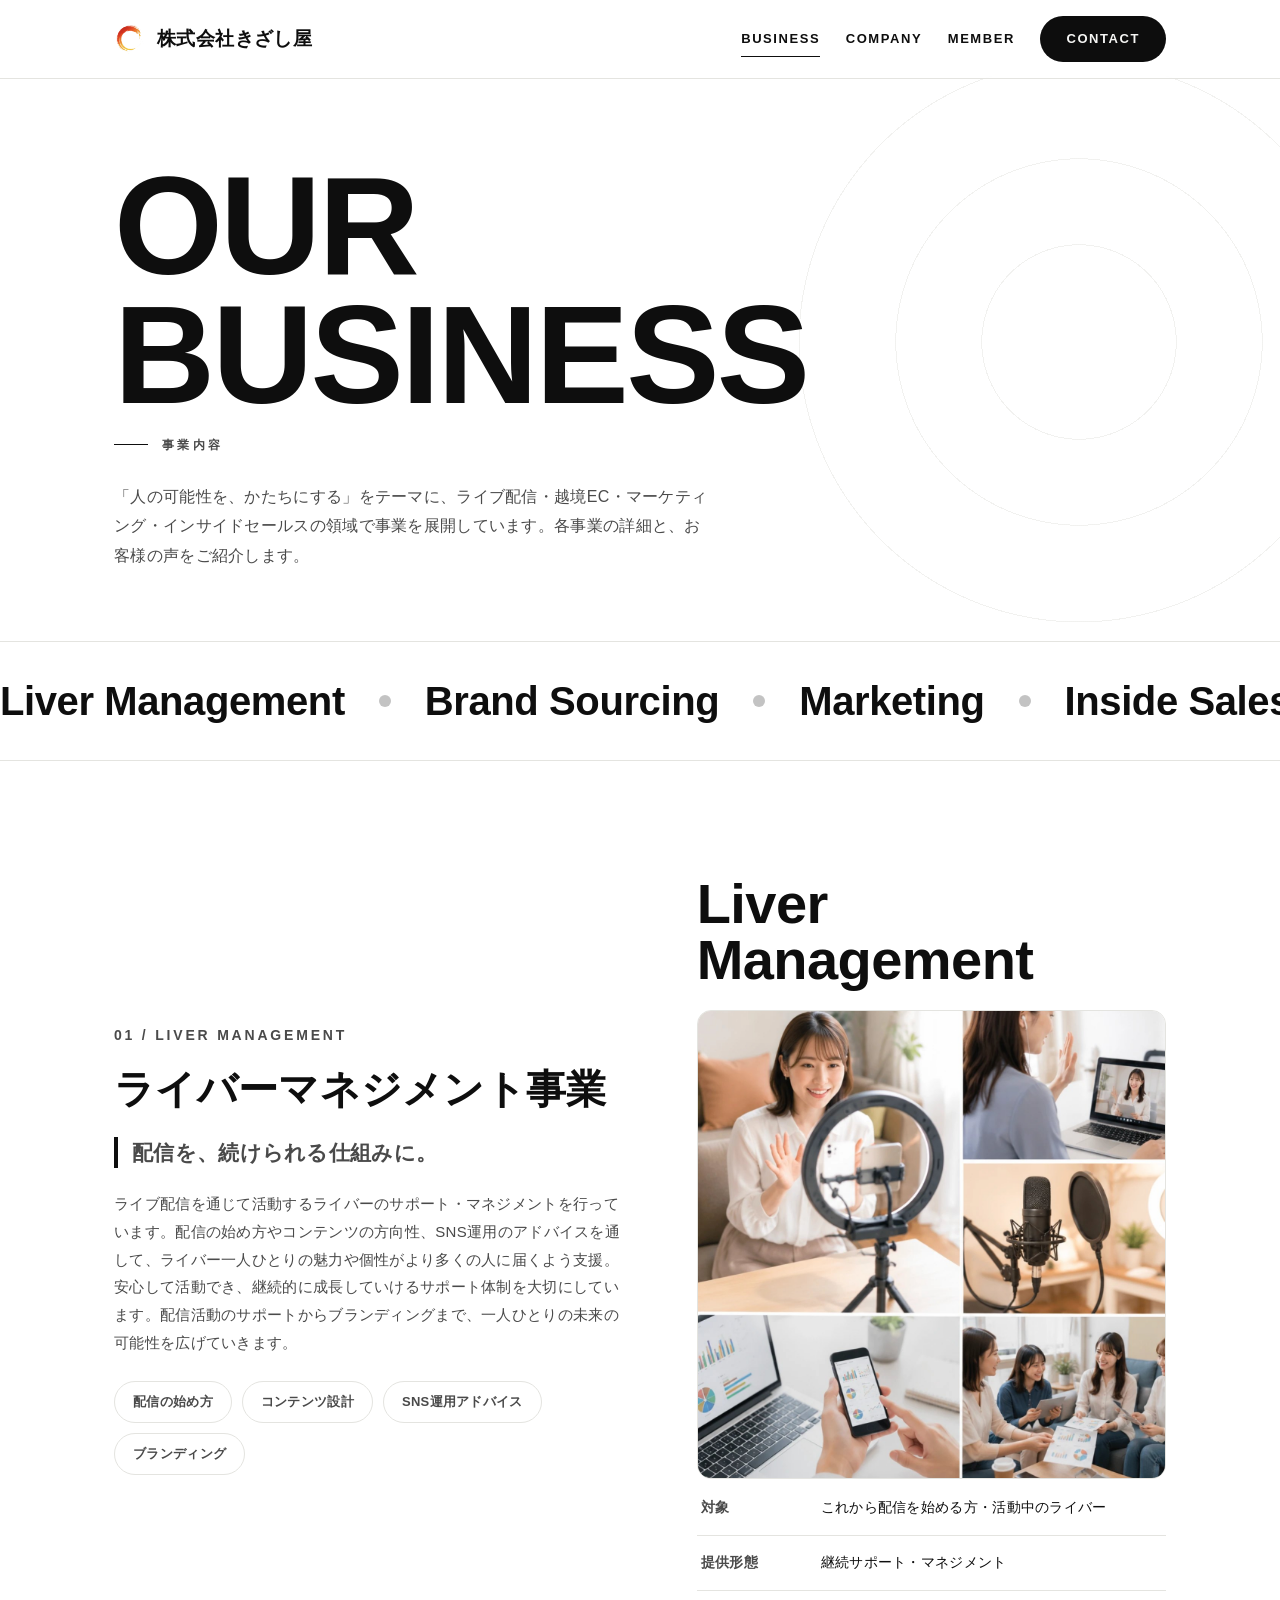
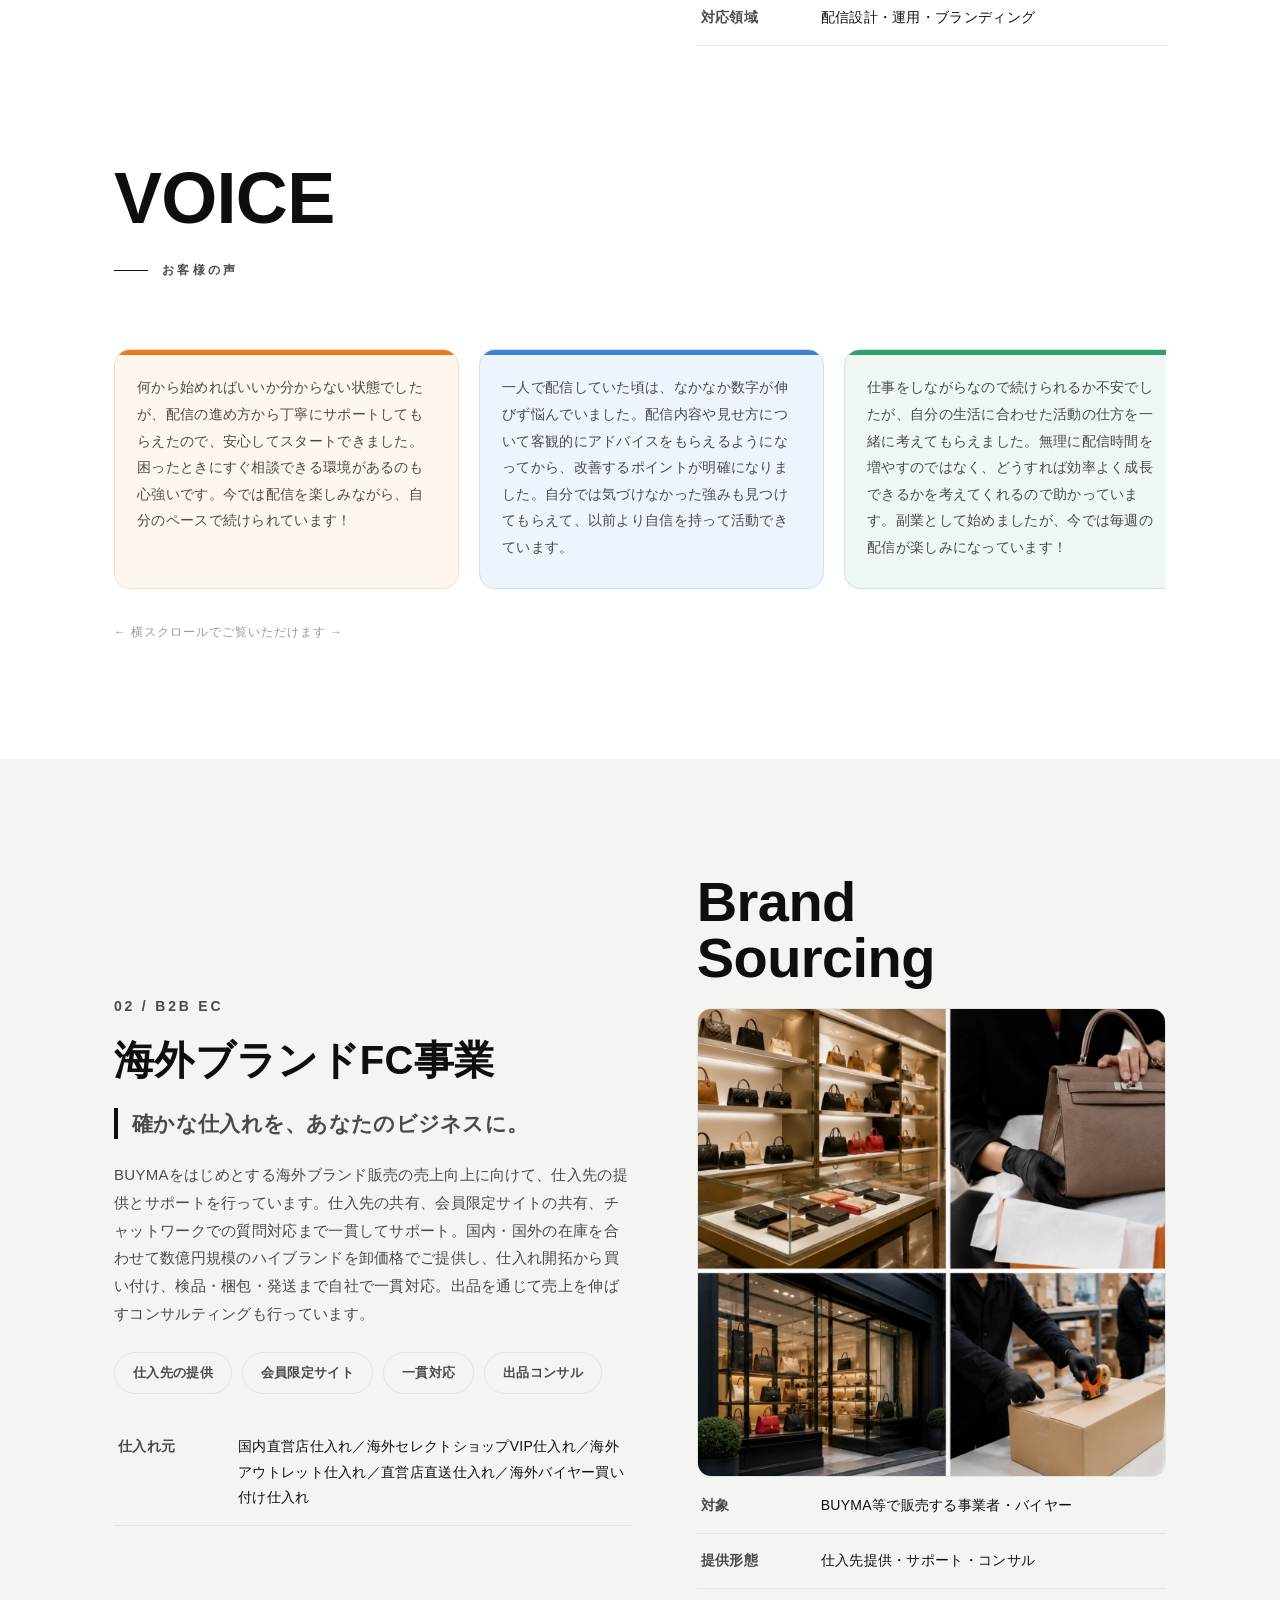
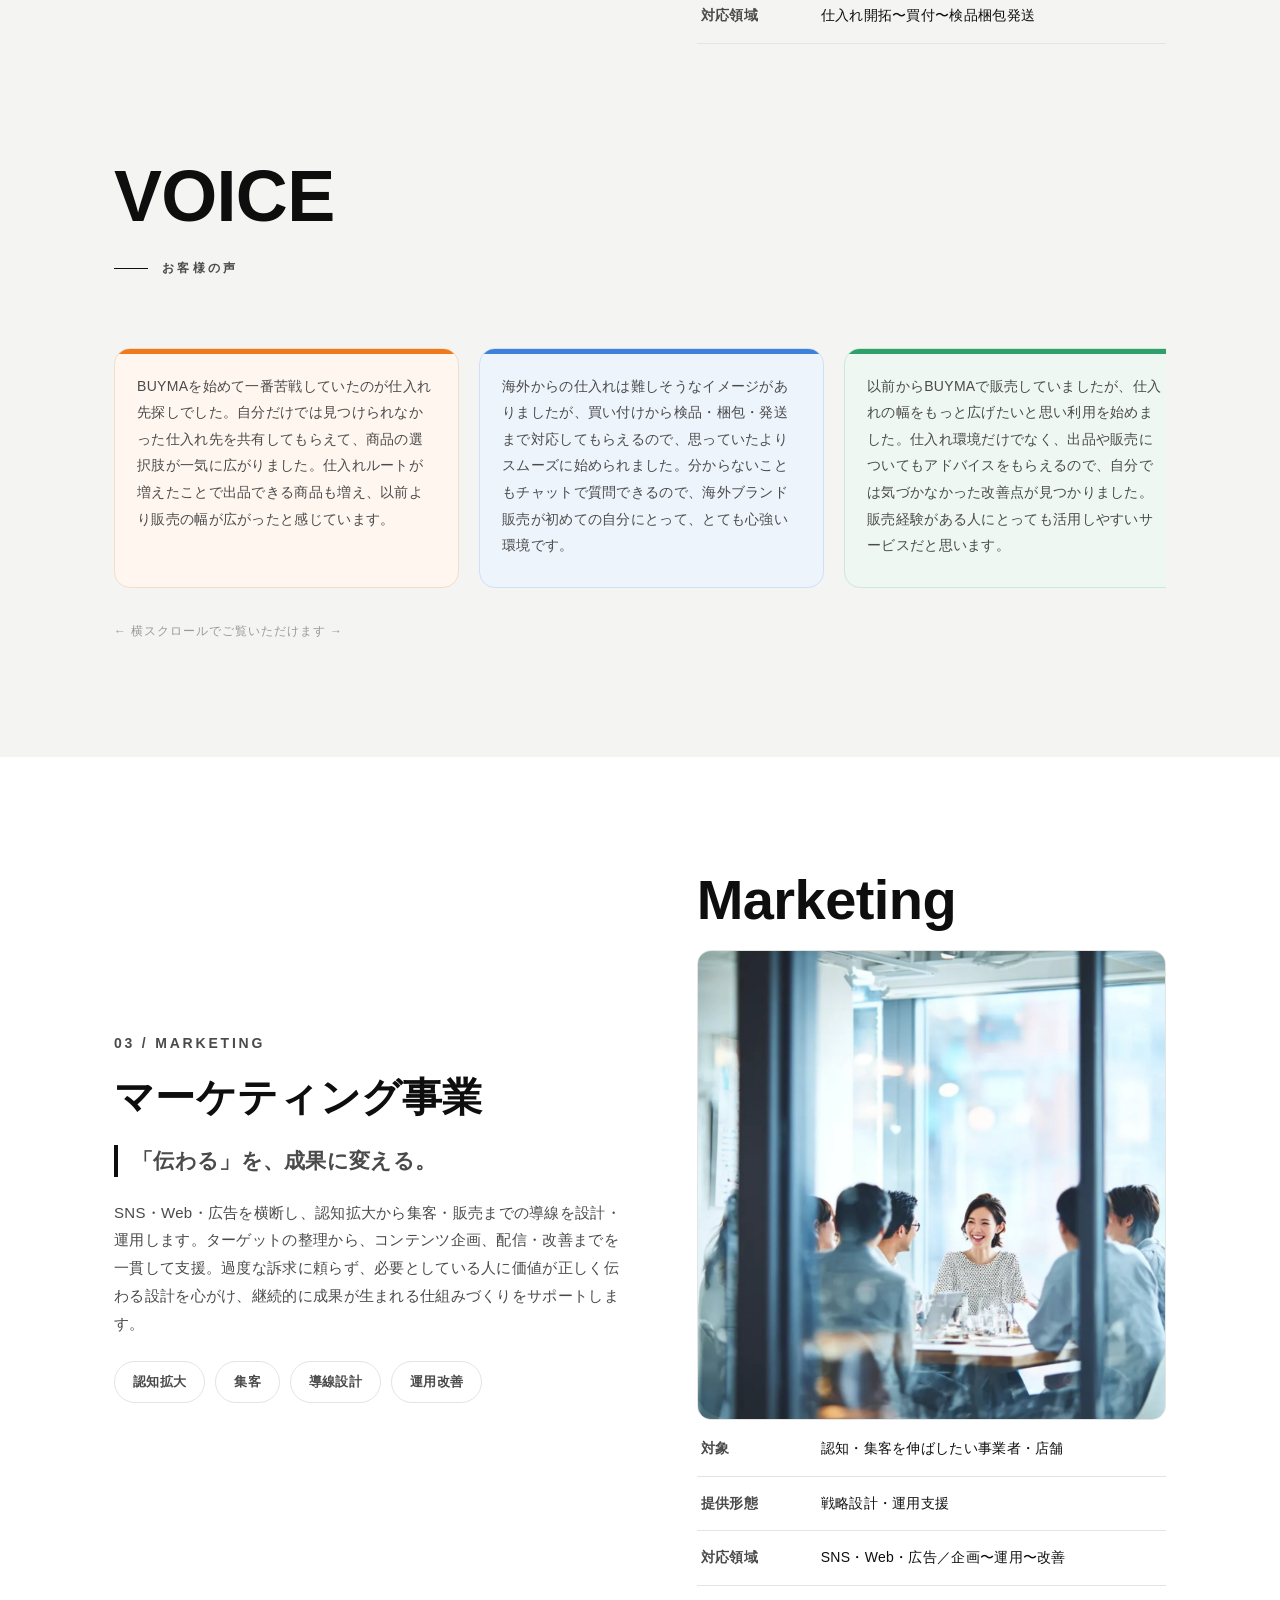
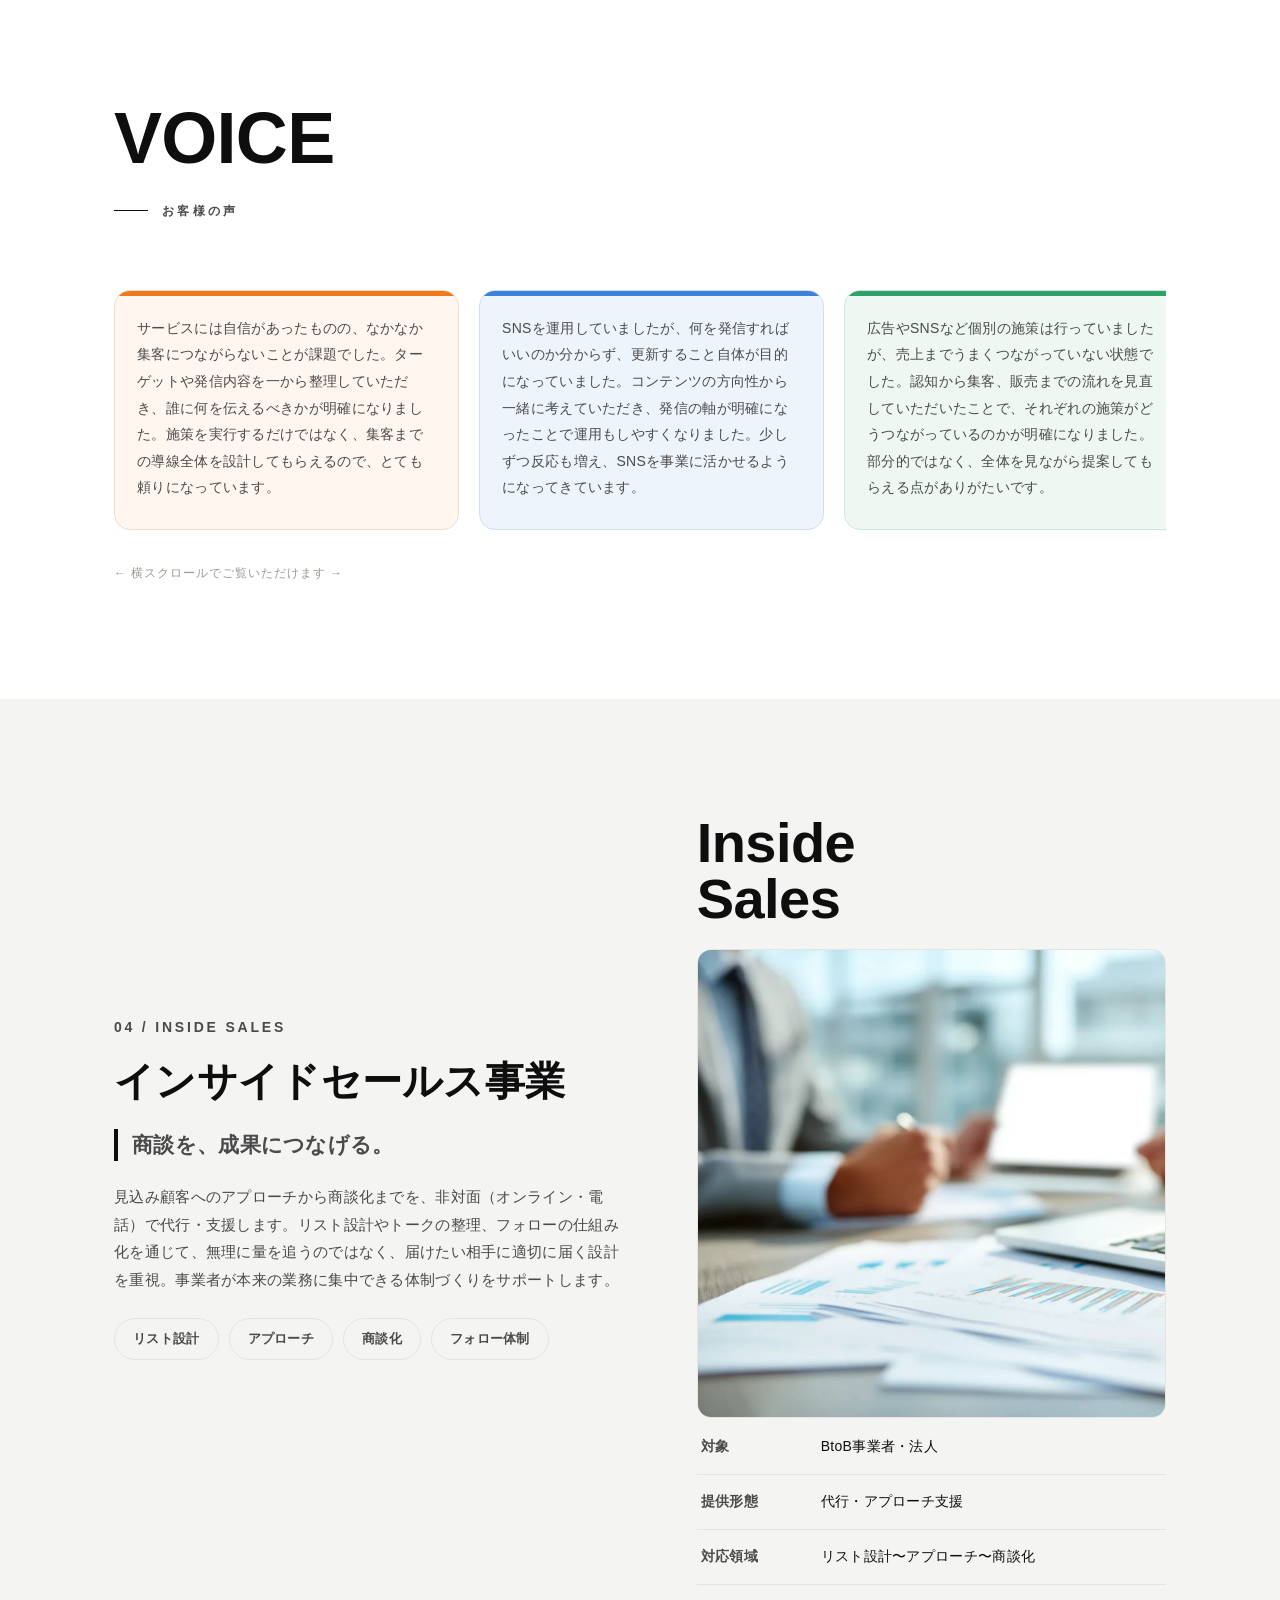
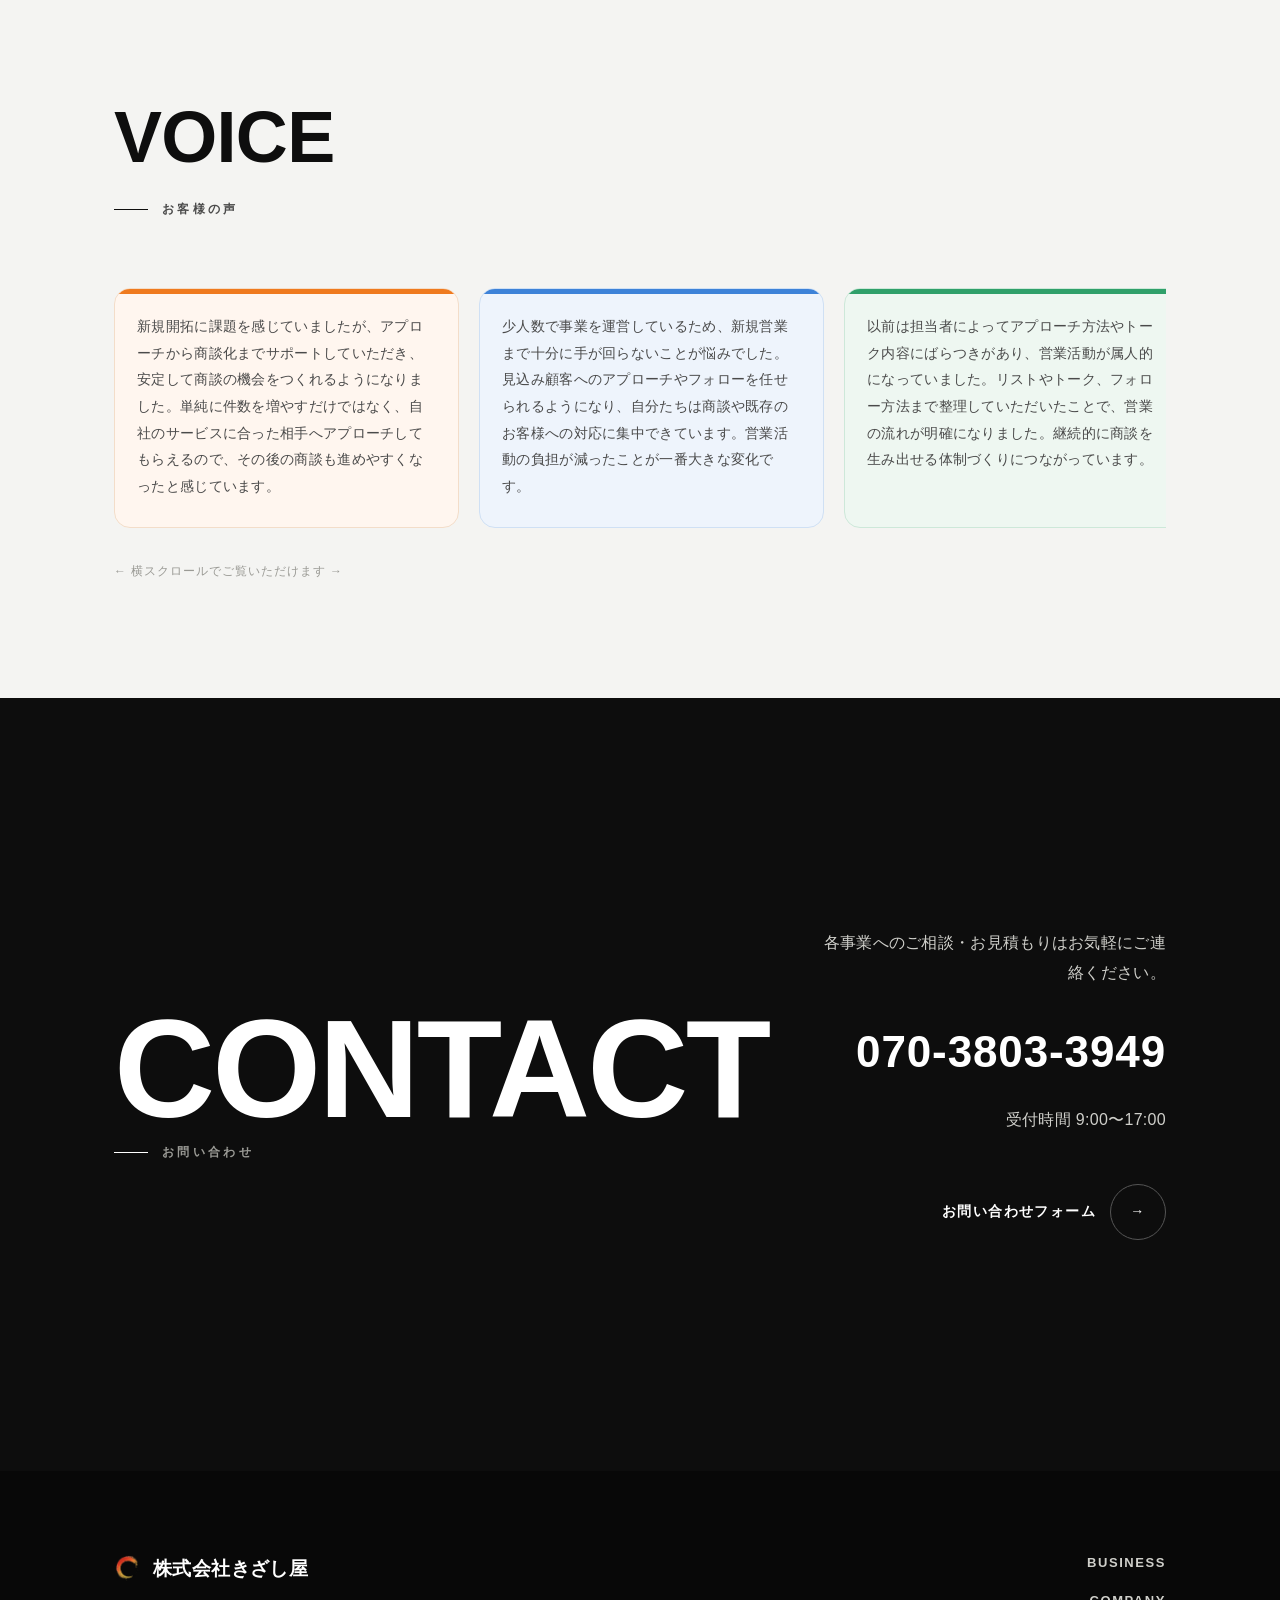
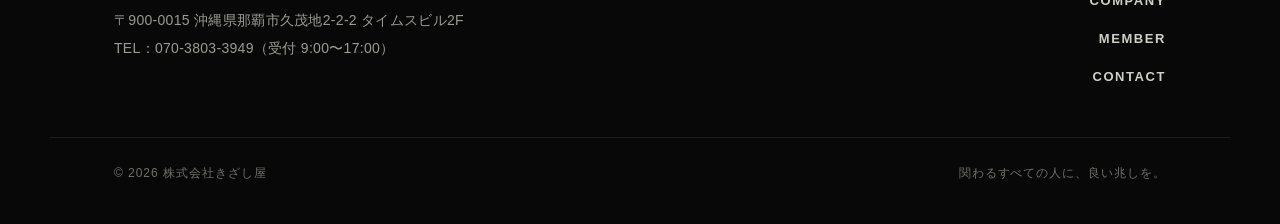
==== business.html @ 0b45178a "株式会社きざし屋 コーポレートサイト（初回公開） - マルチページ（TOP/BUSINESS/COMPANY/MEMBER/CONTACT/thanks） - 事業ロゴ・導入ツール・お客様の声・オフィ" ====
<!DOCTYPE html>
<html lang="ja">
<head>
<meta charset="UTF-8">
<meta name="viewport" content="width=device-width, initial-scale=1.0">
<link rel="icon" type="image/png" href="assets/img/favicon.png">
<link rel="apple-touch-icon" href="assets/img/apple-touch-icon.png">

<title>事業内容 | 株式会社きざし屋</title>
<meta name="description" content="株式会社きざし屋の事業内容。ライバーマネジメント事業と海外ブランドFC事業（B2B EC）の詳細と、お客様の声をご紹介します。">
<link rel="canonical" href="https://kizashi-ya.com/business.html">
<meta name="robots" content="index,follow">
<meta property="og:type" content="website">
<meta property="og:site_name" content="株式会社きざし屋">
<meta property="og:title" content="事業内容 | 株式会社きざし屋">
<meta property="og:description" content="ライバーマネジメント／海外ブランドFC事業の詳細とお客様の声。">
<meta property="og:url" content="https://kizashi-ya.com/business.html">
<meta property="og:locale" content="ja_JP">
<link rel="stylesheet" href="assets/style.css">
</head>
<body>

<header>
  <div class="nav">
    <a href="index.html" class="brand" aria-label="株式会社きざし屋">
      <img class="mark" src="assets/img/enso-mark.png" alt="株式会社きざし屋 ロゴ">
      <span class="corp">株式会社きざし屋</span>
    </a>
    <button class="nav-toggle" aria-label="メニュー" id="navToggle"><span></span><span></span><span></span></button>
    <nav class="menu" id="menu">
      <a href="business.html" class="active">BUSINESS</a>
      <a href="company.html">COMPANY</a>
      <a href="member.html">MEMBER</a>
      <a href="contact.html" class="btn">CONTACT</a>
    </nav>
  </div>
</header>

<main>
<!-- PAGE HERO -->
<section class="page-hero">
  <div class="rings" aria-hidden="true"></div>
  <div class="wrap">
    <div class="en-huge">OUR<br>BUSINESS</div>
    <span class="label">事業内容</span>
    <p class="page-lead">「人の可能性を、かたちにする」をテーマに、ライブ配信・越境EC・マーケティング・インサイドセールスの領域で事業を展開しています。各事業の詳細と、お客様の声をご紹介します。</p>
  </div>
</section>

<div class="marquee rev" aria-hidden="true">
  <div class="marquee-track">
    <span class="marquee-item">Liver Management</span><span class="marquee-item">Brand Sourcing</span><span class="marquee-item">Marketing</span><span class="marquee-item">Inside Sales</span><span class="marquee-item">事業支援</span>
    <span class="marquee-item">Liver Management</span><span class="marquee-item">Brand Sourcing</span><span class="marquee-item">Marketing</span><span class="marquee-item">Inside Sales</span><span class="marquee-item">事業支援</span>
  </div>
</div>

<!-- 01 LIVER -->
<section id="liver">
  <div class="wrap">
    <div class="biz" style="border-top:0;padding-top:0">
      <div class="biz-grid">
        <div class="reveal">
          <span class="biz-num">01 / LIVER MANAGEMENT</span>
          <h3>ライバーマネジメント事業</h3>
          <p class="catch">配信を、続けられる仕組みに。</p>
          <p>ライブ配信を通じて活動するライバーのサポート・マネジメントを行っています。配信の始め方やコンテンツの方向性、SNS運用のアドバイスを通して、ライバー一人ひとりの魅力や個性がより多くの人に届くよう支援。安心して活動でき、継続的に成長していけるサポート体制を大切にしています。配信活動のサポートからブランディングまで、一人ひとりの未来の可能性を広げていきます。</p>
          <div class="tags">
            <span class="tag">配信の始め方</span><span class="tag">コンテンツ設計</span><span class="tag">SNS運用アドバイス</span><span class="tag">ブランディング</span>
          </div>
        </div>
        <div class="reveal">
          <div class="biz-en">Liver<br>Management</div>
          <div class="biz-figure figphoto"><img src="assets/img/biz-liver-photo.jpg" alt="ライバーマネジメント事業"></div>
          <table class="biz-spec">
            <tr><th>対象</th><td>これから配信を始める方・活動中のライバー</td></tr>
            <tr><th>提供形態</th><td>継続サポート・マネジメント</td></tr>
            <tr><th>対応領域</th><td>配信設計・運用・ブランディング</td></tr>
          </table>
        </div>
      </div>
    </div>

    <!-- VOICE (liver) -->
    <div class="sec-head reveal" style="margin-top:40px"><div class="en-mid">VOICE</div><span class="label">お客様の声</span></div>
    <div class="voice-scroll reveal">
      <article class="voice-card">
        <div class="vbody">
          <p>何から始めればいいか分からない状態でしたが、配信の進め方から丁寧にサポートしてもらえたので、安心してスタートできました。困ったときにすぐ相談できる環境があるのも心強いです。今では配信を楽しみながら、自分のペースで続けられています！</p>
        </div>
      </article>
      <article class="voice-card">
        <div class="vbody">
          <p>一人で配信していた頃は、なかなか数字が伸びず悩んでいました。配信内容や見せ方について客観的にアドバイスをもらえるようになってから、改善するポイントが明確になりました。自分では気づけなかった強みも見つけてもらえて、以前より自信を持って活動できています。</p>
        </div>
      </article>
      <article class="voice-card">
        <div class="vbody">
          <p>仕事をしながらなので続けられるか不安でしたが、自分の生活に合わせた活動の仕方を一緒に考えてもらえました。無理に配信時間を増やすのではなく、どうすれば効率よく成長できるかを考えてくれるので助かっています。副業として始めましたが、今では毎週の配信が楽しみになっています！</p>
        </div>
      </article>
      <article class="voice-card">
        <div class="vbody">
          <p>ただ配信するだけではなく、SNSの使い方やブランディングまで一緒に考えてもらえるところに魅力を感じています。自分がこれからどうなりたいのかを踏まえてサポートしてもらえるので、目標が以前より明確になりました。ライバーとしてもっと成長していきたいと思える環境です。</p>
        </div>
      </article>
    </div>
    <p class="voice-hint reveal">← 横スクロールでご覧いただけます →</p>
  </div>
</section>

<!-- 02 BRAND -->
<section id="brand" style="background:var(--bg-soft)">
  <div class="wrap">
    <div class="biz" style="border-top:0;padding-top:0">
      <div class="biz-grid">
        <div class="reveal">
          <span class="biz-num">02 / B2B EC</span>
          <h3>海外ブランドFC事業</h3>
          <p class="catch">確かな仕入れを、あなたのビジネスに。</p>
          <p>BUYMAをはじめとする海外ブランド販売の売上向上に向けて、仕入先の提供とサポートを行っています。仕入先の共有、会員限定サイトの共有、チャットワークでの質問対応まで一貫してサポート。国内・国外の在庫を合わせて数億円規模のハイブランドを卸価格でご提供し、仕入れ開拓から買い付け、検品・梱包・発送まで自社で一貫対応。出品を通じて売上を伸ばすコンサルティングも行っています。</p>
          <div class="tags">
            <span class="tag">仕入先の提供</span><span class="tag">会員限定サイト</span><span class="tag">一貫対応</span><span class="tag">出品コンサル</span>
          </div>
          <table class="biz-spec" style="max-width:560px">
            <tr><th>仕入れ元</th><td>国内直営店仕入れ／海外セレクトショップVIP仕入れ／海外アウトレット仕入れ／直営店直送仕入れ／海外バイヤー買い付け仕入れ</td></tr>
          </table>
        </div>
        <div class="reveal">
          <div class="biz-en">Brand<br>Sourcing</div>
          <div class="biz-figure figphoto"><img src="assets/img/biz-brand-photo.jpg" alt="海外ブランドFC事業"></div>
          <table class="biz-spec">
            <tr><th>対象</th><td>BUYMA等で販売する事業者・バイヤー</td></tr>
            <tr><th>提供形態</th><td>仕入先提供・サポート・コンサル</td></tr>
            <tr><th>対応領域</th><td>仕入れ開拓〜買付〜検品梱包発送</td></tr>
          </table>
        </div>
      </div>
    </div>

    <!-- VOICE (brand) -->
    <div class="sec-head reveal" style="margin-top:40px"><div class="en-mid">VOICE</div><span class="label">お客様の声</span></div>
    <div class="voice-scroll reveal">
      <article class="voice-card">
        <div class="vbody">
          <p>BUYMAを始めて一番苦戦していたのが仕入れ先探しでした。自分だけでは見つけられなかった仕入れ先を共有してもらえて、商品の選択肢が一気に広がりました。仕入れルートが増えたことで出品できる商品も増え、以前より販売の幅が広がったと感じています。</p>
        </div>
      </article>
      <article class="voice-card">
        <div class="vbody">
          <p>海外からの仕入れは難しそうなイメージがありましたが、買い付けから検品・梱包・発送まで対応してもらえるので、思っていたよりスムーズに始められました。分からないこともチャットで質問できるので、海外ブランド販売が初めての自分にとって、とても心強い環境です。</p>
        </div>
      </article>
      <article class="voice-card">
        <div class="vbody">
          <p>以前からBUYMAで販売していましたが、仕入れの幅をもっと広げたいと思い利用を始めました。仕入れ環境だけでなく、出品や販売についてもアドバイスをもらえるので、自分では気づかなかった改善点が見つかりました。販売経験がある人にとっても活用しやすいサービスだと思います。</p>
        </div>
      </article>
      <article class="voice-card">
        <div class="vbody">
          <p>副業として始めたので、仕入れから発送まですべて自分で対応するのは難しいと思っていました。一貫してサポートしてもらえるため、自分は出品や販売に集中できるのがありがたいです。限られた時間の中でも取り組みやすく、少しずつ自分のビジネスとして形になってきています。</p>
        </div>
      </article>
    </div>
    <p class="voice-hint reveal">← 横スクロールでご覧いただけます →</p>
  </div>
</section>

<!-- 03 MARKETING -->
<section id="marketing">
  <div class="wrap">
    <div class="biz" style="border-top:0;padding-top:0">
      <div class="biz-grid">
        <div class="reveal">
          <span class="biz-num">03 / MARKETING</span>
          <h3>マーケティング事業</h3>
          <p class="catch">「伝わる」を、成果に変える。</p>
          <p>SNS・Web・広告を横断し、認知拡大から集客・販売までの導線を設計・運用します。ターゲットの整理から、コンテンツ企画、配信・改善までを一貫して支援。過度な訴求に頼らず、必要としている人に価値が正しく伝わる設計を心がけ、継続的に成果が生まれる仕組みづくりをサポートします。</p>
          <div class="tags">
            <span class="tag">認知拡大</span><span class="tag">集客</span><span class="tag">導線設計</span><span class="tag">運用改善</span>
          </div>
        </div>
        <div class="reveal">
          <div class="biz-en">Marketing</div>
          <div class="biz-figure figphoto"><img src="assets/img/biz-marketing-photo.jpg" alt="マーケティング事業"></div>
          <table class="biz-spec">
            <tr><th>対象</th><td>認知・集客を伸ばしたい事業者・店舗</td></tr>
            <tr><th>提供形態</th><td>戦略設計・運用支援</td></tr>
            <tr><th>対応領域</th><td>SNS・Web・広告／企画〜運用〜改善</td></tr>
          </table>
        </div>
      </div>
    </div>

    <div class="sec-head reveal" style="margin-top:40px"><div class="en-mid">VOICE</div><span class="label">お客様の声</span></div>
    <div class="voice-scroll reveal">
      <article class="voice-card">
        <div class="vbody">
          <p>サービスには自信があったものの、なかなか集客につながらないことが課題でした。ターゲットや発信内容を一から整理していただき、誰に何を伝えるべきかが明確になりました。施策を実行するだけではなく、集客までの導線全体を設計してもらえるので、とても頼りになっています。</p>
        </div>
      </article>
      <article class="voice-card">
        <div class="vbody">
          <p>SNSを運用していましたが、何を発信すればいいのか分からず、更新すること自体が目的になっていました。コンテンツの方向性から一緒に考えていただき、発信の軸が明確になったことで運用もしやすくなりました。少しずつ反応も増え、SNSを事業に活かせるようになってきています。</p>
        </div>
      </article>
      <article class="voice-card">
        <div class="vbody">
          <p>広告やSNSなど個別の施策は行っていましたが、売上までうまくつながっていない状態でした。認知から集客、販売までの流れを見直していただいたことで、それぞれの施策がどうつながっているのかが明確になりました。部分的ではなく、全体を見ながら提案してもらえる点がありがたいです。</p>
        </div>
      </article>
      <article class="voice-card">
        <div class="vbody">
          <p>施策を提案して終わりではなく、実際の反応を見ながら改善まで一緒に進めてもらえるところに魅力を感じています。自社だけでは判断が難しい部分も、数字やユーザーの反応をもとに方向性を提案してもらえるので安心です。長期的に相談できるマーケティングパートナーだと感じています。</p>
        </div>
      </article>
    </div>
    <p class="voice-hint reveal">← 横スクロールでご覧いただけます →</p>
  </div>
</section>

<!-- 04 INSIDE SALES -->
<section id="insidesales" style="background:var(--bg-soft)">
  <div class="wrap">
    <div class="biz" style="border-top:0;padding-top:0">
      <div class="biz-grid">
        <div class="reveal">
          <span class="biz-num">04 / INSIDE SALES</span>
          <h3>インサイドセールス事業</h3>
          <p class="catch">商談を、成果につなげる。</p>
          <p>見込み顧客へのアプローチから商談化までを、非対面（オンライン・電話）で代行・支援します。リスト設計やトークの整理、フォローの仕組み化を通じて、無理に量を追うのではなく、届けたい相手に適切に届く設計を重視。事業者が本来の業務に集中できる体制づくりをサポートします。</p>
          <div class="tags">
            <span class="tag">リスト設計</span><span class="tag">アプローチ</span><span class="tag">商談化</span><span class="tag">フォロー体制</span>
          </div>
        </div>
        <div class="reveal">
          <div class="biz-en">Inside<br>Sales</div>
          <div class="biz-figure figphoto"><img src="assets/img/biz-insidesales-photo.jpg" alt="インサイドセールス事業"></div>
          <table class="biz-spec">
            <tr><th>対象</th><td>BtoB事業者・法人</td></tr>
            <tr><th>提供形態</th><td>代行・アプローチ支援</td></tr>
            <tr><th>対応領域</th><td>リスト設計〜アプローチ〜商談化</td></tr>
          </table>
        </div>
      </div>
    </div>

    <div class="sec-head reveal" style="margin-top:40px"><div class="en-mid">VOICE</div><span class="label">お客様の声</span></div>
    <div class="voice-scroll reveal">
      <article class="voice-card">
        <div class="vbody">
          <p>新規開拓に課題を感じていましたが、アプローチから商談化までサポートしていただき、安定して商談の機会をつくれるようになりました。単純に件数を増やすだけではなく、自社のサービスに合った相手へアプローチしてもらえるので、その後の商談も進めやすくなったと感じています。</p>
        </div>
      </article>
      <article class="voice-card">
        <div class="vbody">
          <p>少人数で事業を運営しているため、新規営業まで十分に手が回らないことが悩みでした。見込み顧客へのアプローチやフォローを任せられるようになり、自分たちは商談や既存のお客様への対応に集中できています。営業活動の負担が減ったことが一番大きな変化です。</p>
        </div>
      </article>
      <article class="voice-card">
        <div class="vbody">
          <p>以前は担当者によってアプローチ方法やトーク内容にばらつきがあり、営業活動が属人的になっていました。リストやトーク、フォロー方法まで整理していただいたことで、営業の流れが明確になりました。継続的に商談を生み出せる体制づくりにつながっています。</p>
        </div>
      </article>
      <article class="voice-card">
        <div class="vbody">
          <p>以前はアポイント数を重視していましたが、実際の商談につながりにくいことが課題でした。ターゲットやアプローチ方法を見直していただき、自社の商品を必要としている方との商談が増えました。数だけではなく、その先の成果まで考えて支援してもらえる点に満足しています。</p>
        </div>
      </article>
    </div>
    <p class="voice-hint reveal">← 横スクロールでご覧いただけます →</p>
  </div>
</section>

<!-- CONTACT -->
<section class="contact-dark">
  <div class="wrap">
    <div class="contact-inner">
      <div class="reveal"><div class="en-huge">CONTACT</div><span class="label">お問い合わせ</span></div>
      <div class="contact-right reveal">
        <p>各事業へのご相談・お見積もりはお気軽にご連絡ください。</p>
        <a class="contact-tel" href="tel:07038033949">070-3803-3949</a>
        <p class="contact-note">受付時間 9:00〜17:00</p>
        <a href="contact.html" class="arrow-link">お問い合わせフォーム <span class="circle" aria-hidden="true">→</span></a>
      </div>
    </div>
  </div>
</section>
</main>

<footer>
  <div class="wrap foot-grid">
    <div class="foot-brand">
      <div class="brand"><img class="mark" src="assets/img/enso-mark.png" alt="" style="width:28px;height:28px"> <span class="corp">株式会社きざし屋</span></div>
      <address>〒900-0015 沖縄県那覇市久茂地2-2-2 タイムスビル2F<br>TEL：070-3803-3949（受付 9:00〜17:00）</address>
    </div>
    <nav class="foot-nav">
      <a href="business.html">BUSINESS</a>
      <a href="company.html">COMPANY</a>
      <a href="member.html">MEMBER</a>
      <a href="contact.html">CONTACT</a>
    </nav>
  </div>
  <div class="wrap copy"><span>&copy; 2026 <span class="corp">株式会社きざし屋</span></span><span>関わるすべての人に、良い兆しを。</span></div>
</footer>
<script src="assets/app.js"></script>
</body>
</html>
---- assets/style.css ----
/* ===== 株式会社きざし屋 共通スタイル ===== */
:root{
  --bg:#ffffff;--bg-soft:#f4f4f2;--ink:#0e0e0e;--ink-2:#4a4a4a;--line:#e4e4e0;
  --invert:#0d0d0d;--invert-ink:#f5f5f3;
  --maxw:1180px;--pad:clamp(20px,5vw,64px);
  --sans:"Helvetica Neue",Arial,"Hiragino Kaku Gothic ProN","Yu Gothic",YuGothic,"Noto Sans JP",Meiryo,sans-serif;
  --jp:"Hiragino Kaku Gothic ProN","Yu Gothic",YuGothic,"Noto Sans JP",Meiryo,sans-serif;
  --mincho:"Hiragino Mincho ProN","Hiragino Mincho Pro","YuMincho","Yu Mincho","MS PMincho","Noto Serif JP",serif;
}
/* 社名は明朝体で統一 */
.corp{font-family:var(--mincho);font-feature-settings:"palt"}
*{box-sizing:border-box;margin:0;padding:0}
html{scroll-behavior:smooth;-webkit-text-size-adjust:100%}
body{background:var(--bg);color:var(--ink);font-family:var(--jp);line-height:1.85;font-size:15px;letter-spacing:.02em;overflow-x:hidden}
img{max-width:100%;display:block}
a{color:inherit;text-decoration:none}
.wrap{max-width:var(--maxw);margin:0 auto;padding-left:var(--pad);padding-right:var(--pad)}

.en-huge{font-family:var(--sans);font-weight:800;letter-spacing:-.02em;line-height:.92;font-size:clamp(52px,11vw,140px);color:var(--ink)}
.en-mid{font-family:var(--sans);font-weight:800;letter-spacing:-.01em;line-height:1;font-size:clamp(34px,6vw,72px)}
.label{font-family:var(--sans);font-weight:700;font-size:12px;letter-spacing:.28em;color:var(--ink-2);text-transform:uppercase;display:inline-flex;align-items:center;gap:14px}
.label::before{content:"";width:34px;height:1px;background:var(--ink)}

/* Header */
header{position:fixed;top:0;left:0;right:0;z-index:100;background:rgba(255,255,255,.86);backdrop-filter:blur(10px);border-bottom:1px solid var(--line)}
.nav{max-width:var(--maxw);margin:0 auto;padding:16px var(--pad);display:flex;align-items:center;justify-content:space-between;gap:24px}
.brand{display:flex;align-items:center;gap:11px;font-weight:800;font-size:19px;letter-spacing:.02em}
.brand .mark{width:32px;height:32px;flex:0 0 auto;object-fit:contain}
.menu{display:flex;align-items:center;gap:clamp(14px,2vw,28px)}
.menu a{font-family:var(--sans);font-weight:700;font-size:13px;letter-spacing:.12em;color:var(--ink);position:relative;padding:4px 0}
.menu a:not(.btn)::after{content:"";position:absolute;left:0;bottom:-2px;width:0;height:1.5px;background:var(--ink);transition:width .25s}
.menu a:not(.btn):hover::after,.menu a.active:not(.btn)::after{width:100%}
.btn,.menu a.btn{background:var(--invert);color:var(--invert-ink);padding:11px 26px;border-radius:999px;font-family:var(--sans);font-weight:700;font-size:13px;letter-spacing:.12em;transition:opacity .2s}
.btn:hover{opacity:.82}
.nav-toggle{display:none;background:none;border:0;flex-direction:column;gap:5px;cursor:pointer;padding:6px}
.nav-toggle span{width:24px;height:2px;background:var(--ink);display:block}

/* Hero (TOP) */
.hero{padding-top:clamp(140px,20vh,220px);padding-bottom:clamp(70px,10vw,130px);position:relative;overflow:hidden}
.rings{position:absolute;top:-6%;right:-14%;width:min(760px,88vw);aspect-ratio:1;border-radius:50%;pointer-events:none;z-index:0;opacity:.5;animation:spin 70s linear infinite;
  background:radial-gradient(circle,transparent 0 18%,var(--line) 18% calc(18% + 1px),transparent calc(18% + 1px) 34%,var(--line) 34% calc(34% + 1px),transparent calc(34% + 1px) 52%,var(--line) 52% calc(52% + 1px),transparent calc(52% + 1px) 72%,var(--line) 72% calc(72% + 1px),transparent calc(72% + 1px) 100%)}
.hero-inner{position:relative;z-index:1}
.hero-copy{max-width:760px}
.hero .enso{position:absolute;top:50%;right:-6%;transform:translateY(-50%);width:min(680px,58vw);height:auto;z-index:0;pointer-events:none;opacity:.7;animation:ensoIn 1.2s ease both}
@keyframes ensoIn{from{opacity:0;transform:translateY(-50%) rotate(-12deg) scale(.9)}to{opacity:.7;transform:translateY(-50%) rotate(0) scale(1)}}
.hero h1{font-family:var(--jp);font-weight:800;font-size:clamp(34px,6.6vw,74px);line-height:1.28;letter-spacing:.02em;margin:22px 0 20px}
.hero h1 .thin{color:var(--ink-2)}
.hero .en-sub{font-family:var(--sans);font-weight:700;letter-spacing:.22em;font-size:clamp(12px,1.5vw,15px);color:var(--ink-2);text-transform:uppercase;margin-bottom:34px}
.hero .lead{max-width:560px;color:var(--ink-2);font-size:16px}
.hero-cta{margin-top:38px;display:flex;gap:14px;flex-wrap:wrap}
.cta-solid{background:var(--invert);color:var(--invert-ink);padding:15px 34px;border-radius:999px;font-family:var(--sans);font-weight:700;letter-spacing:.1em;font-size:14px;transition:opacity .2s}
.cta-solid:hover{opacity:.82}
.cta-ghost{border:1px solid var(--ink);padding:15px 34px;border-radius:999px;font-family:var(--sans);font-weight:700;letter-spacing:.1em;font-size:14px;transition:background .2s,color .2s}
.cta-ghost:hover{background:var(--ink);color:#fff}

/* Page hero (下層ページ) */
.page-hero{padding:clamp(130px,18vh,190px) 0 clamp(40px,6vw,70px);position:relative;overflow:hidden}
.page-hero .en-huge{position:relative;z-index:1}
.page-hero .label{margin-top:14px;position:relative;z-index:1}
.page-hero .page-lead{margin-top:26px;max-width:600px;color:var(--ink-2);font-size:16px;position:relative;z-index:1}

/* Section base */
section{padding:clamp(64px,9vw,130px) 0}
.sec-head{margin-bottom:clamp(34px,5vw,64px)}
.sec-head .en-huge,.sec-head .en-mid{margin-bottom:18px}

@keyframes spin{to{transform:rotate(360deg)}}

/* Marquee */
.marquee{overflow:hidden;border-top:1px solid var(--line);border-bottom:1px solid var(--line);padding:22px 0;background:var(--bg);position:relative}
.marquee-track{display:flex;width:max-content;animation:marquee 26s linear infinite}
.marquee:hover .marquee-track{animation-play-state:paused}
.marquee-item{font-family:var(--sans);font-weight:800;font-size:clamp(20px,3.2vw,40px);letter-spacing:-.01em;color:var(--ink);white-space:nowrap;display:inline-flex;align-items:center;gap:34px;padding-right:34px}
.marquee-item::after{content:"";width:12px;height:12px;border-radius:50%;background:var(--ink);flex:0 0 auto;opacity:.25}
.marquee.rev .marquee-track{animation-direction:reverse}
@keyframes marquee{from{transform:translateX(0)}to{transform:translateX(-50%)}}

/* Photo marquee (流れる画像) */
.photo-marquee{overflow:hidden;padding:6px 0}
.photo-track{display:flex;gap:16px;width:max-content;animation:marquee 48s linear infinite}
.photo-marquee.rev .photo-track{animation-direction:reverse}
.photo-marquee:hover .photo-track{animation-play-state:paused}
.photo-item{flex:0 0 auto;width:clamp(230px,26vw,340px);aspect-ratio:4/3;border-radius:14px;overflow:hidden;background:var(--bg-soft);border:1px solid var(--line)}
.photo-item img{width:100%;height:100%;object-fit:cover;display:block;transition:transform .6s ease}
.photo-item:hover img{transform:scale(1.05)}
@media(prefers-reduced-motion:reduce){.photo-track{animation:none}}

/* Philosophy */
.philo-lead{max-width:640px;color:var(--ink-2);font-size:17px;margin-bottom:8px}
.philo{display:flex;flex-direction:column;margin-top:26px}
.philo-row{display:grid;grid-template-columns:120px 1fr auto;gap:clamp(18px,4vw,54px);align-items:start;padding:40px 0;border-top:1px solid var(--line)}
.philo-row:last-child{border-bottom:1px solid var(--line)}
.philo-ico{width:64px;height:64px;color:var(--ink-2)}
.philo-row h3{font-size:clamp(22px,3vw,30px);font-weight:800;line-height:1.4;margin-bottom:14px}
.philo-row p{color:var(--ink-2);max-width:620px}
.philo-num{font-family:var(--sans);font-weight:800;font-size:clamp(46px,7vw,88px);color:#deded9;line-height:1}

/* Business */
.biz-intro{max-width:640px;color:var(--ink-2);font-size:17px;margin-bottom:8px}
.biz{border-top:1px solid var(--line);padding:clamp(46px,6vw,76px) 0}
.biz-grid{display:grid;grid-template-columns:1.05fr .95fr;gap:clamp(28px,5vw,64px);align-items:center}
.biz-num{font-family:var(--sans);font-weight:700;font-size:14px;letter-spacing:.2em;color:var(--ink-2)}
.biz h3{font-size:clamp(26px,4vw,40px);font-weight:800;margin:14px 0 22px;line-height:1.3}
.biz .catch{font-weight:800;font-size:clamp(17px,2.2vw,21px);border-left:4px solid var(--ink);padding-left:14px;margin-bottom:22px;line-height:1.5}
.biz p{color:var(--ink-2);margin-bottom:24px}
.tags{display:flex;flex-wrap:wrap;gap:10px;margin-bottom:26px}
.tag{border:1px solid var(--line);border-radius:999px;padding:8px 18px;font-size:13px;font-weight:700;color:var(--ink-2)}
.biz-en{font-family:var(--sans);font-weight:800;letter-spacing:-.01em;font-size:clamp(30px,4.4vw,56px);line-height:1;color:var(--ink);margin-bottom:22px;word-break:break-word}
.biz-figure{background:var(--bg-soft);border:1px solid var(--line);border-radius:14px;overflow:hidden}
.biz-figure img{display:block;width:100%;aspect-ratio:4/3;object-fit:cover;transition:transform .7s cubic-bezier(.2,.7,.2,1)}
.biz-figure:hover img{transform:scale(1.06)}
.biz-figure img.brand,.biz-card .cimg img.brand{object-fit:contain}
.biz-figure.figphoto img{aspect-ratio:1/1;object-fit:cover}
.biz-spec{width:100%;border-collapse:collapse;margin-top:2px}
.biz-spec th,.biz-spec td{text-align:left;padding:14px 4px;border-bottom:1px solid var(--line);font-size:14px;vertical-align:top}
.biz-spec th{width:120px;color:var(--ink-2);font-weight:700}

/* Business preview cards (TOP) */
.biz-cards{display:grid;grid-template-columns:1fr 1fr;gap:22px}
.biz-card{position:relative;border:1px solid var(--line);border-radius:16px;overflow:hidden;background:#fff;transition:transform .3s ease,box-shadow .3s ease;display:block}
.biz-card:hover{transform:translateY(-4px);box-shadow:0 18px 40px rgba(0,0,0,.07)}
.biz-card .cimg{aspect-ratio:16/10;background:#fff;overflow:hidden;border-bottom:1px solid var(--line)}
.biz-card .cimg img{width:100%;height:100%;object-fit:cover;display:block;transition:transform .5s cubic-bezier(.2,.7,.2,1)}
.biz-card:hover .cimg img{transform:scale(1.05)}
.biz-card .cimg img.brand{padding:13%;opacity:.82;transition:opacity .25s ease}
.biz-card:hover .cimg img.brand{transform:none;opacity:1}
.biz-card .cbody{padding:26px 26px 30px}
.biz-card .cnum{font-family:var(--sans);font-weight:700;font-size:13px;letter-spacing:.2em;color:var(--ink-2)}
.biz-card h3{font-size:clamp(20px,2.6vw,26px);font-weight:800;margin:10px 0 10px}
.biz-card p{color:var(--ink-2);font-size:14px;margin-bottom:16px}
.biz-card .more{font-family:var(--sans);font-weight:700;letter-spacing:.1em;font-size:13px;display:inline-flex;align-items:center;gap:8px}

/* Services (導入ツール) */
.svc-grid{display:grid;grid-template-columns:repeat(5,1fr);gap:18px}
.svc-card{display:flex;flex-direction:column;align-items:center;justify-content:center;gap:20px;padding:34px 18px 28px;background:#fff;border:1px solid var(--line);border-radius:16px;box-shadow:0 1px 2px rgba(0,0,0,.03);min-height:196px;transition:transform .25s ease,box-shadow .25s ease,border-color .25s}
.svc-card:hover{transform:translateY(-4px);box-shadow:0 16px 34px rgba(0,0,0,.08);border-color:#d8d8d3}
.svc-logo{height:58px;display:flex;align-items:center;justify-content:center}
.svc-logo img{max-height:46px;max-width:150px;width:auto;height:auto;object-fit:contain;display:block;opacity:.82;transition:opacity .25s ease}
.svc-card:hover .svc-logo img{opacity:1}
.svc-card[aria-label="MOSH"] .svc-logo img{max-height:58px}
.svc-card[aria-label="GMOグローバルサイン"] .svc-logo img{max-height:58px}
.svc-name{font-size:13px;color:var(--ink-2);font-weight:600;letter-spacing:.02em;text-align:center;line-height:1.55}
.svc-card .svc-txt{display:none}

/* Voice */
.sample-note{display:inline-flex;align-items:center;gap:10px;background:#fff4d6;border:1px solid #f0dca0;color:#8a6d1a;border-radius:999px;padding:9px 18px;font-size:12.5px;font-weight:700;margin-bottom:24px;letter-spacing:.02em}
.voice-scroll{display:flex;gap:20px;overflow-x:auto;padding:4px 4px 26px;scroll-snap-type:x mandatory;-webkit-overflow-scrolling:touch}
.voice-scroll::-webkit-scrollbar{height:6px}
.voice-scroll::-webkit-scrollbar-track{background:transparent}
.voice-scroll::-webkit-scrollbar-thumb{background:#d5d5d0;border-radius:3px}
.voice-card{position:relative;flex:0 0 min(345px,82vw);scroll-snap-align:start;background:#fff;border:1px solid var(--line);border-radius:16px;overflow:hidden;display:flex;flex-direction:column}
.voice-card::before{content:"";position:absolute;top:0;left:0;right:0;height:5px;pointer-events:none}
.voice-scroll .voice-card:nth-child(4n+1){background:#fff6ef;border-color:#f3ddc9}
.voice-scroll .voice-card:nth-child(4n+1)::before{background:#ef7a1e}
.voice-scroll .voice-card:nth-child(4n+2){background:#eef4fc;border-color:#cfe0f4}
.voice-scroll .voice-card:nth-child(4n+2)::before{background:#3d82d8}
.voice-scroll .voice-card:nth-child(4n+3){background:#eef7f1;border-color:#cde8d9}
.voice-scroll .voice-card:nth-child(4n+3)::before{background:#2fa06a}
.voice-scroll .voice-card:nth-child(4n){background:#f7eefb;border-color:#e6cff2}
.voice-scroll .voice-card:nth-child(4n)::before{background:#a24fd0}
.voice-card .vimg{aspect-ratio:16/10;background:var(--bg-soft);position:relative;overflow:hidden}
.voice-card .vimg img{position:absolute;inset:0;width:100%;height:100%;object-fit:cover}
.voice-sample{position:absolute;top:16px;right:16px;z-index:2;background:#fff4d6;border:1px solid #f0dca0;color:#8a6d1a;font-family:var(--sans);font-weight:700;font-size:10px;letter-spacing:.14em;padding:4px 9px;border-radius:6px}
.voice-biz{position:absolute;bottom:12px;right:12px;background:#fff;color:var(--ink);font-size:11px;font-weight:700;padding:5px 12px;border-radius:999px;border:1px solid var(--line)}
.voice-card .vbody{padding:24px 22px 28px;display:flex;flex-direction:column}
.voice-badge{display:inline-block;align-self:flex-start;border:1px solid var(--line);border-radius:999px;padding:6px 14px;font-size:12px;font-weight:700;color:var(--ink-2);margin-bottom:16px}
.voice-card h4{font-size:18px;font-weight:800;line-height:1.55;margin-bottom:12px}
.voice-meta{font-size:12px;color:#9a9a95;margin-bottom:16px}
.voice-card p{font-size:14px;color:var(--ink-2);line-height:1.9}
.voice-attr{margin-top:18px;font-size:12px;color:#9a9a95;font-weight:600;letter-spacing:.03em}
.voice-hint{font-size:12px;color:#9a9a95;margin-top:6px;font-family:var(--sans);letter-spacing:.08em}

/* Coming soon */
.coming{border:1px dashed #cfcfca;border-radius:16px;padding:clamp(46px,8vw,84px) 24px;text-align:center;background:var(--bg-soft)}
.coming .badge{display:inline-block;font-family:var(--sans);font-weight:700;font-size:11px;letter-spacing:.24em;color:#fff;background:var(--ink);padding:7px 16px;border-radius:999px;margin-bottom:18px}
.coming p{color:var(--ink-2);font-size:15px;letter-spacing:.06em}
.sec-note{max-width:560px;color:var(--ink-2);font-size:17px;margin-bottom:26px}

/* Flow */
.flow-grid{display:grid;grid-template-columns:.85fr 1.15fr;gap:clamp(28px,5vw,60px)}
.flow-lead h3{font-size:clamp(24px,3.2vw,34px);font-weight:800;margin-bottom:16px;line-height:1.4}
.flow-lead p{color:var(--ink-2);max-width:340px}
.flow-steps{display:flex;flex-direction:column;gap:20px}
.flow-card{background:#fff;border:1px solid var(--line);border-radius:14px;padding:clamp(24px,3vw,36px)}
.flow-card .n{display:flex;align-items:baseline;gap:14px;margin-bottom:12px}
.flow-card .n b{font-family:var(--sans);font-weight:800;font-size:22px;letter-spacing:.05em}
.flow-card .n h4{font-size:clamp(18px,2.4vw,22px);font-weight:800}
.flow-card p{color:var(--ink-2)}

/* Leadership */
.lead-grid{display:grid;grid-template-columns:.78fr 1.22fr;gap:clamp(28px,4vw,54px);max-width:980px;align-items:start}
.lead-portrait{border:1px solid var(--line);border-radius:16px;overflow:hidden;aspect-ratio:4/5;background:var(--bg-soft)}
.lead-portrait img{width:100%;height:100%;object-fit:cover;display:block}
.lead-solo{grid-template-columns:1fr;max-width:820px}
/* Office banner */
.office-banner{margin:0;border:1px solid var(--line);border-radius:18px;overflow:hidden;background:var(--bg-soft)}
.office-banner img{width:100%;height:auto;display:block}
.office-banner figcaption{padding:16px 22px;font-size:13px;color:var(--ink-2);letter-spacing:.04em;border-top:1px solid var(--line);background:#fff}
/* Member visual */
.member-visual{border:1px solid var(--line);border-radius:16px;overflow:hidden;margin-bottom:30px;aspect-ratio:21/9;background:var(--bg-soft)}
.member-visual img{width:100%;height:100%;object-fit:cover;display:block}
.lead-body p{margin-bottom:22px;font-size:16px}
.lead-sign{margin-top:16px;text-align:right}
.lead-sign .role{font-size:14px;color:var(--ink-2);font-weight:700;margin-right:16px}
.lead-sign .name{font-size:clamp(22px,3vw,30px);font-weight:800;letter-spacing:.06em}

/* Profile */
.profile-dark{background:var(--invert);color:var(--invert-ink)}
.profile-dark .en-huge,.profile-dark .en-mid{color:#fff}
.profile-dark .label{color:#9a9a95}
.profile-dark .label::before{background:#fff}
.prof-table{width:100%;border-collapse:collapse;margin-top:10px}
.prof-table th,.prof-table td{text-align:left;padding:22px 6px;border-bottom:1px solid #2a2a2a;font-size:15px;vertical-align:top}
.prof-table th{width:min(230px,32%);color:#a5a5a0;font-weight:700}

/* Contact */
.contact-dark{background:var(--invert);color:var(--invert-ink)}
.contact-inner{display:grid;grid-template-columns:1fr auto;gap:40px;align-items:center;padding:clamp(60px,9vw,120px) 0}
.contact-dark .en-huge{color:#fff}
.contact-dark .label{color:#9a9a95}.contact-dark .label::before{background:#fff}
.contact-right{text-align:right}
.contact-right p{color:#cfcfca;margin-bottom:24px;font-size:16px}
.contact-tel{font-family:var(--sans);font-weight:800;font-size:clamp(28px,4vw,44px);letter-spacing:.02em;color:#fff}
.contact-note{color:#8f8f8a;font-size:13px;margin-top:12px}
.arrow-link{display:inline-flex;align-items:center;gap:14px;margin-top:26px;font-family:var(--sans);font-weight:700;letter-spacing:.1em;font-size:14px;color:#fff}
.arrow-link .circle{width:56px;height:56px;border:1px solid #555;border-radius:50%;display:flex;align-items:center;justify-content:center;transition:background .2s,color .2s}
.arrow-link:hover .circle{background:#fff;color:#000}

/* Contact form */
.form-wrap{max-width:720px}
.field{margin-bottom:24px}
.field label{display:block;font-weight:700;font-size:14px;margin-bottom:8px}
.field label .req{color:#c0392b;font-size:12px;margin-left:6px}
.field input,.field textarea,.field select{width:100%;border:1px solid var(--line);border-radius:10px;padding:14px 16px;font-family:var(--jp);font-size:15px;background:#fff;color:var(--ink)}
.field textarea{min-height:150px;resize:vertical}
.field input:focus,.field textarea:focus,.field select:focus{outline:2px solid var(--ink);outline-offset:1px;border-color:var(--ink)}
.form-submit{background:var(--invert);color:var(--invert-ink);border:0;border-radius:999px;padding:15px 44px;font-family:var(--sans);font-weight:700;letter-spacing:.1em;font-size:15px;cursor:pointer;transition:opacity .2s}
.form-submit:hover{opacity:.85}
.form-alt{margin-top:34px;padding-top:26px;border-top:1px solid var(--line);color:var(--ink-2);font-size:14px}
.form-alt a{font-weight:800}

/* Footer */
footer{background:#080808;color:#cfcfca;padding:clamp(50px,7vw,80px) 0 40px}
.foot-grid{display:grid;grid-template-columns:1.4fr 1fr;gap:40px;align-items:start}
.foot-brand .brand{color:#fff;margin-bottom:20px}
.foot-brand address{font-style:normal;color:#9a9a95;font-size:14px;line-height:2}
.foot-nav{display:flex;flex-direction:column;gap:14px;text-align:right}
.foot-nav a{font-family:var(--sans);font-weight:700;letter-spacing:.12em;font-size:13px;color:#cfcfca;transition:color .2s}
.foot-nav a:hover{color:#fff}
.copy{margin-top:48px;padding-top:24px;border-top:1px solid #1e1e1e;color:#6f6f6a;font-size:12px;font-family:var(--sans);letter-spacing:.08em;display:flex;justify-content:space-between;flex-wrap:wrap;gap:10px}

/* reveal */
.reveal{opacity:0;transform:translateY(30px);transition:opacity .8s ease,transform .8s cubic-bezier(.2,.7,.2,1)}
.reveal.in{opacity:1;transform:none}
.sec-head .en-huge,.sec-head .en-mid{display:block;transform:translateX(-30px);opacity:0;transition:opacity .9s ease,transform .9s cubic-bezier(.2,.7,.2,1)}
.sec-head.in .en-huge,.sec-head.in .en-mid{transform:none;opacity:1}
.sec-head.in .label{transition-delay:.15s}

/* Responsive */
@media(max-width:860px){
  .menu{display:none}
  .nav-toggle{display:flex}
  .menu.open{display:flex;position:absolute;top:100%;left:0;right:0;background:#fff;flex-direction:column;align-items:flex-start;gap:18px;padding:22px var(--pad);border-bottom:1px solid var(--line)}
  .philo-row{grid-template-columns:1fr;gap:10px}
  .philo-num{grid-row:1;justify-self:start}
  .philo-ico{display:none}
  .hero .enso{right:-24%;top:8%;transform:none;width:96vw;opacity:.4;animation:none}
  .lead-grid{grid-template-columns:1fr}
  .lead-portrait{max-width:280px}
  .biz-grid{grid-template-columns:1fr}
  .biz-figure{order:-1}
  .biz-cards{grid-template-columns:1fr}
  .svc-grid{grid-template-columns:1fr 1fr;gap:12px}
  .svc-card{font-size:14px}
  .flow-grid{grid-template-columns:1fr}
  .contact-inner{grid-template-columns:1fr}
  .contact-right{text-align:left}
  .foot-grid{grid-template-columns:1fr}
  .foot-nav{text-align:left}
}
@media(prefers-reduced-motion:reduce){
  .reveal{transition:none;opacity:1;transform:none}
  .sec-head .en-huge,.sec-head .en-mid{transform:none;opacity:1;transition:none}
  .marquee-track,.rings{animation:none}
}
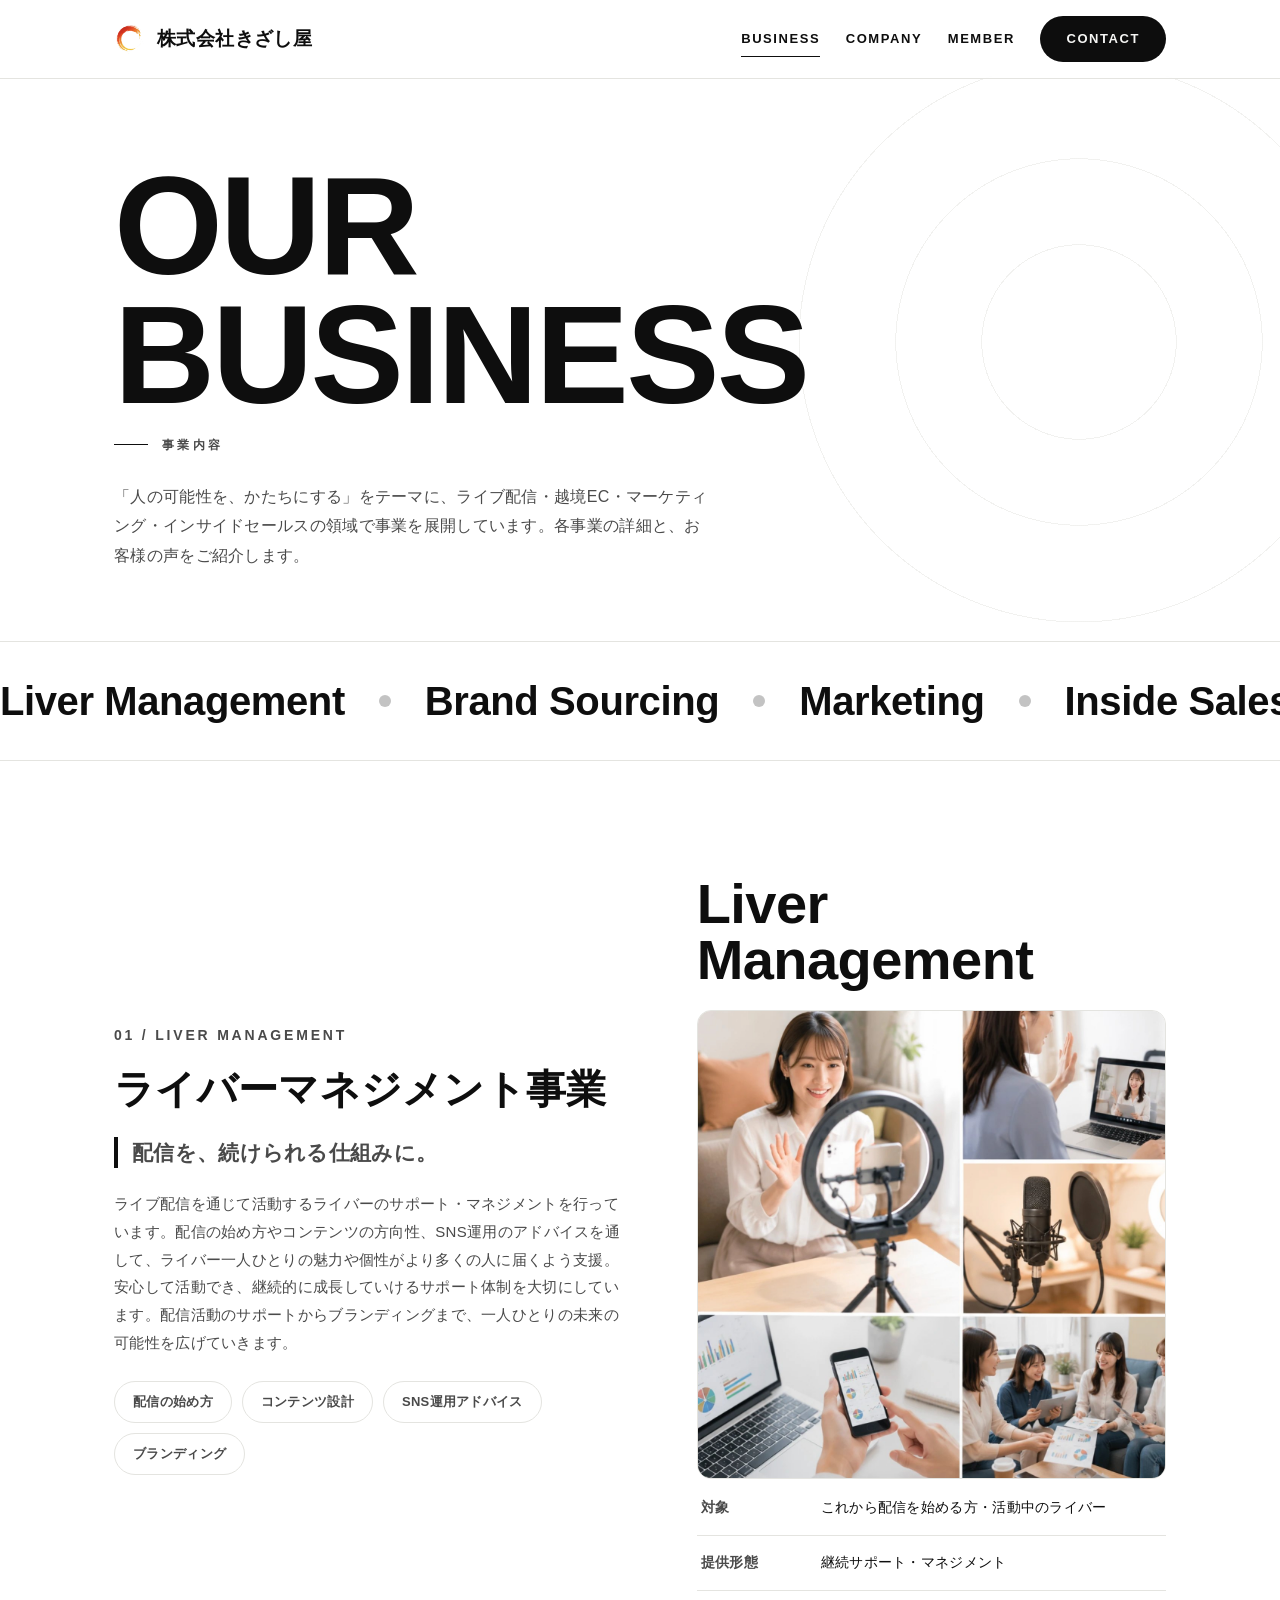
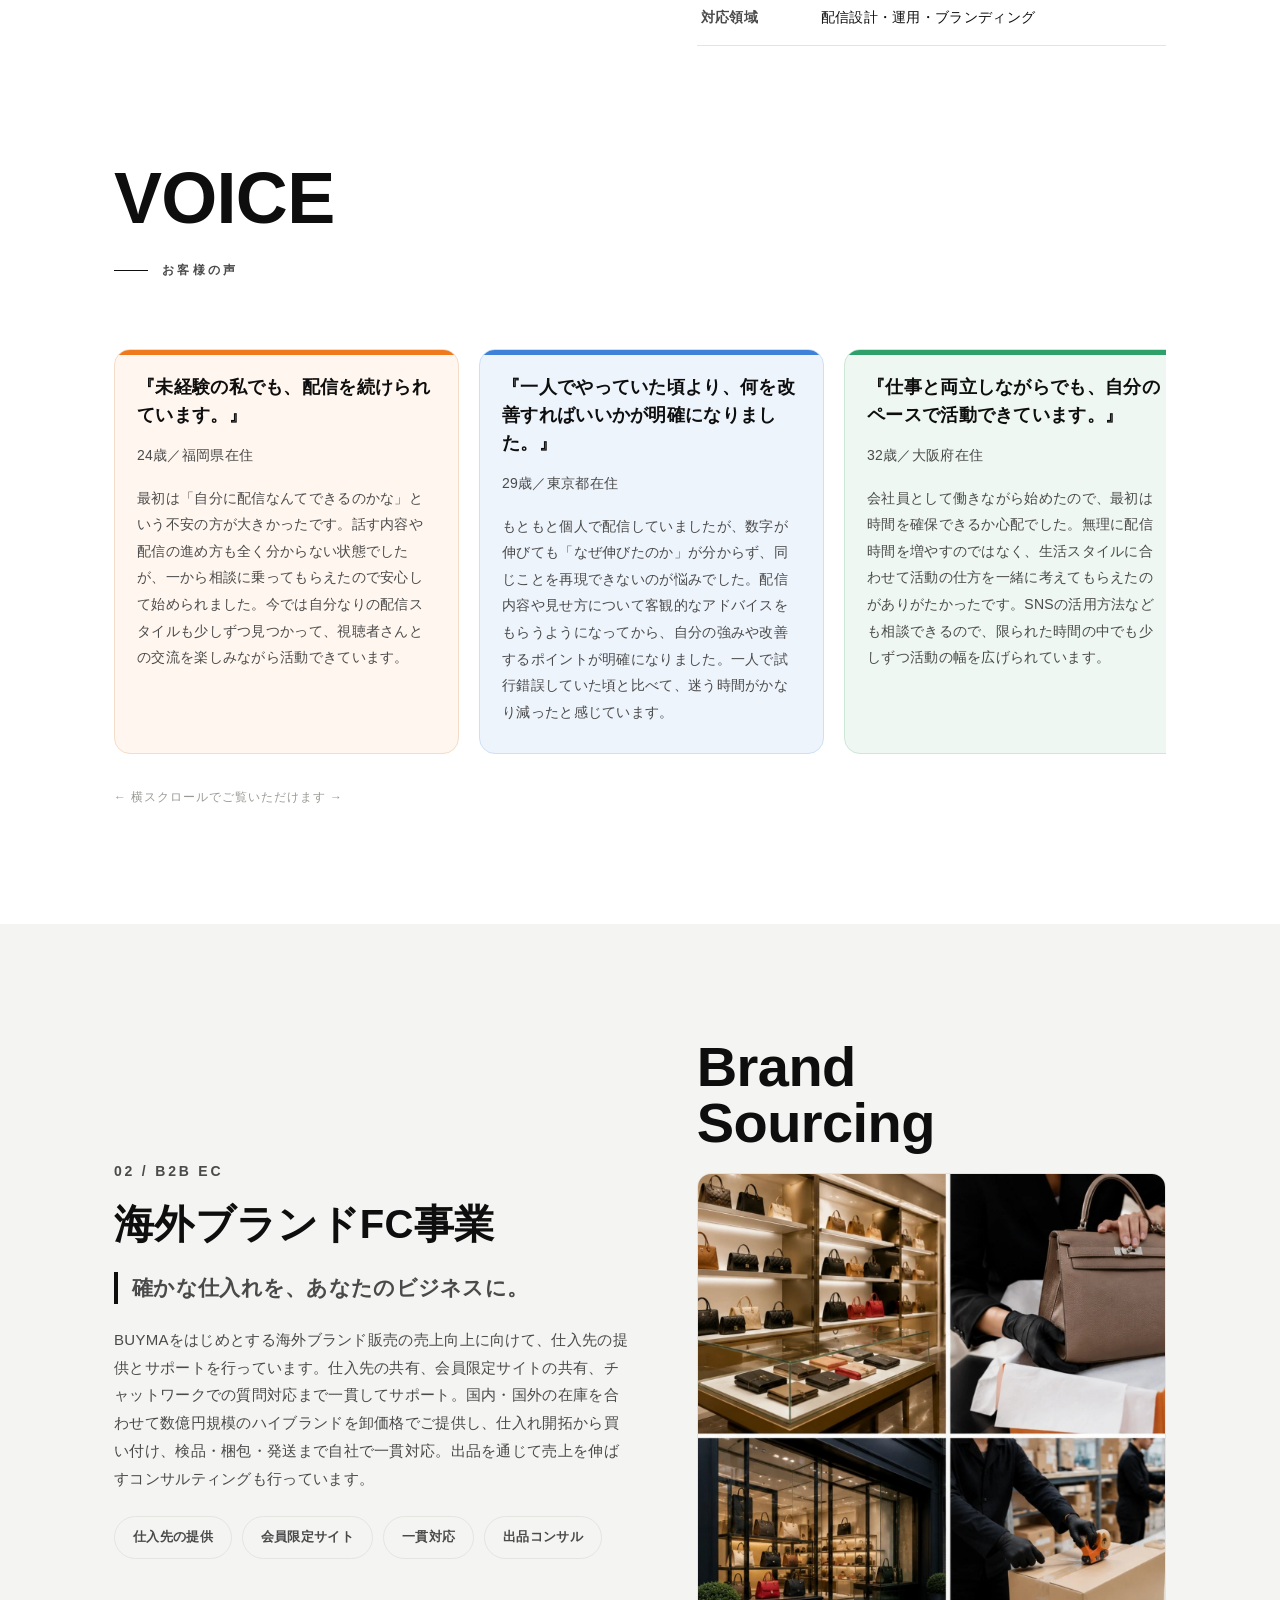
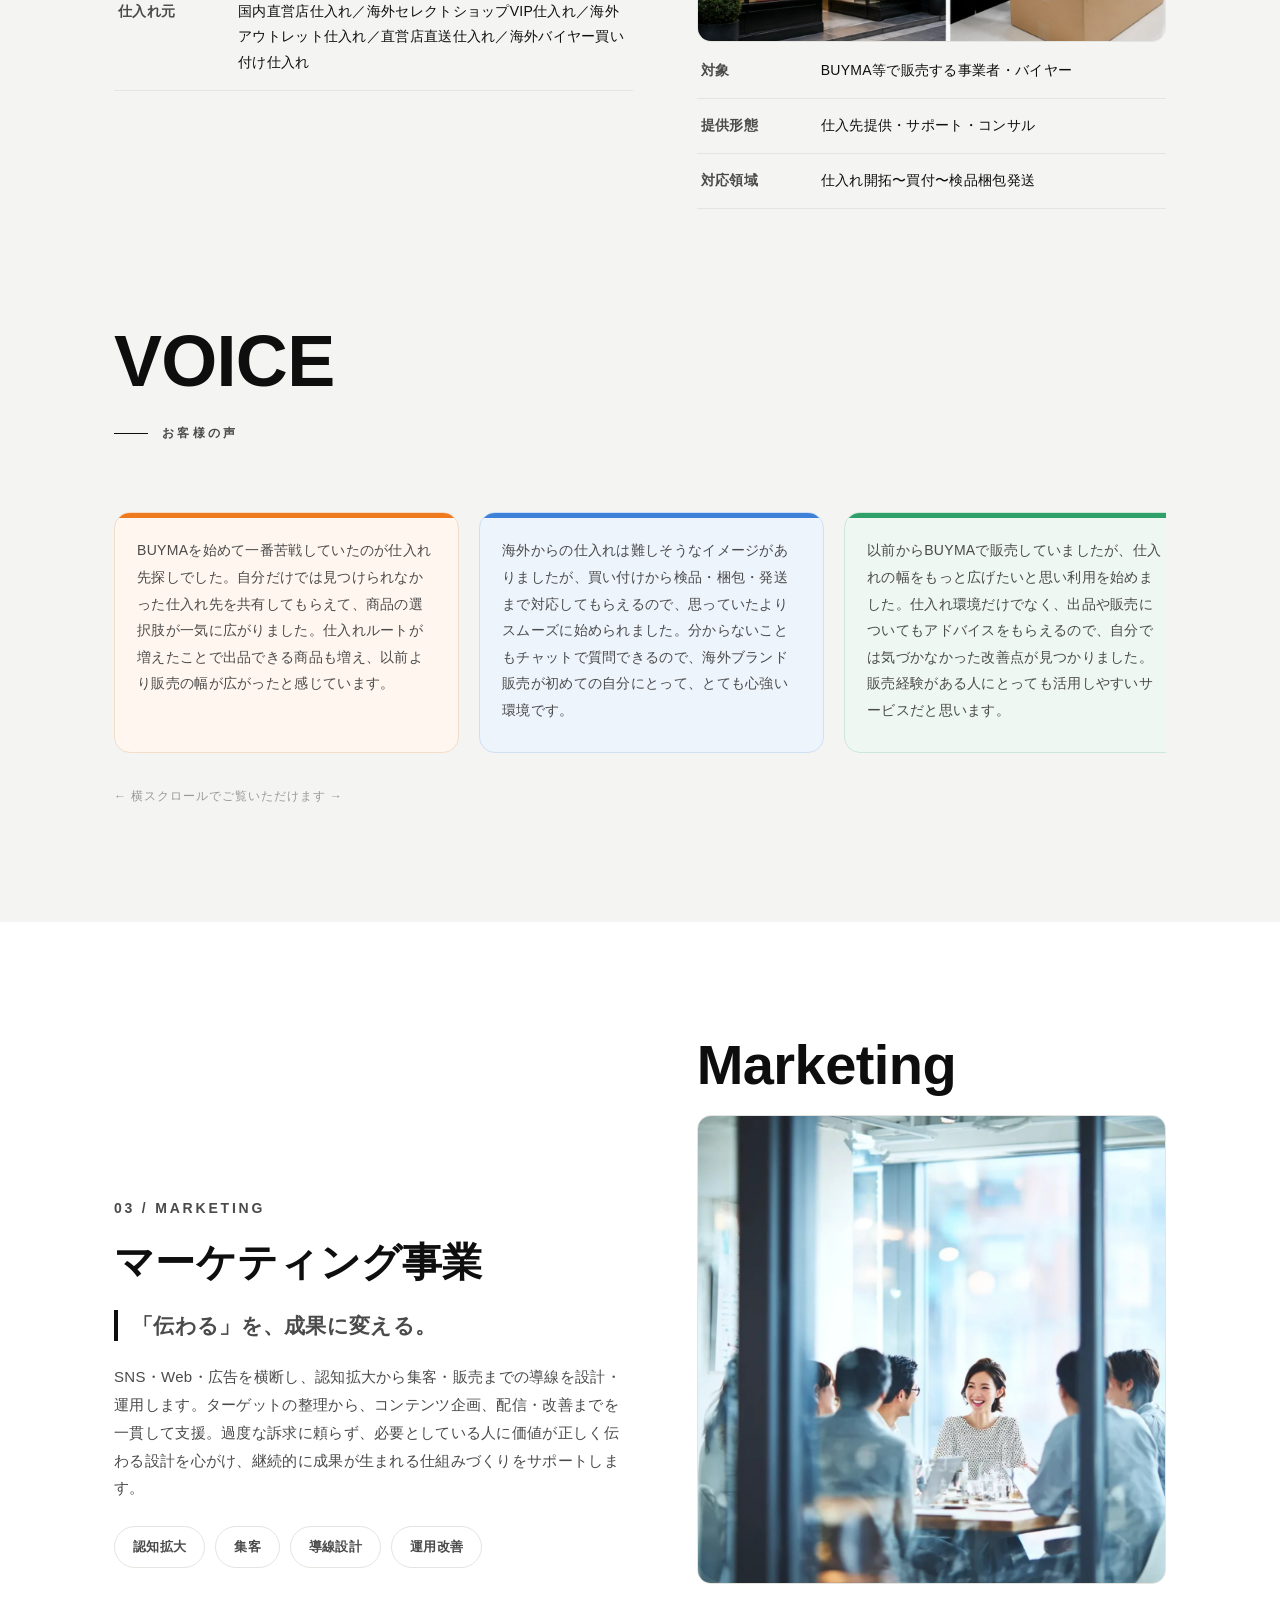
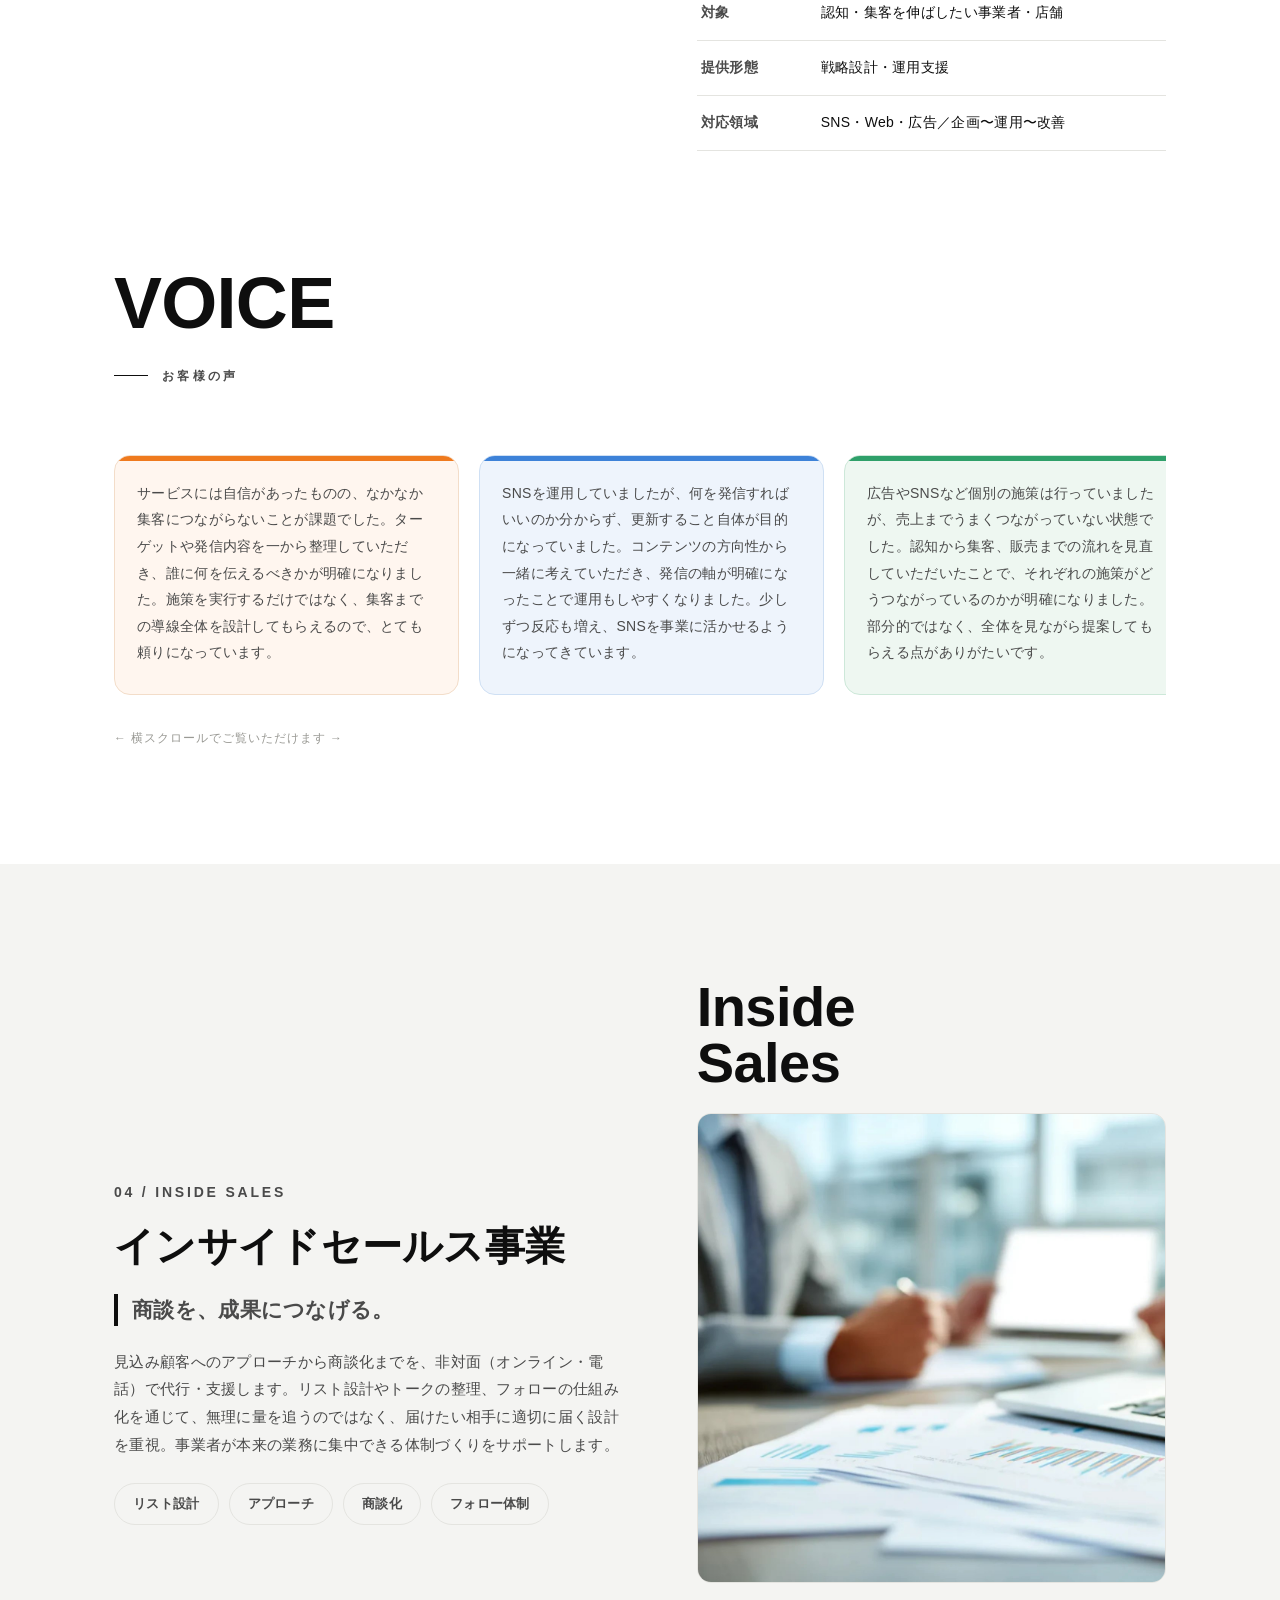
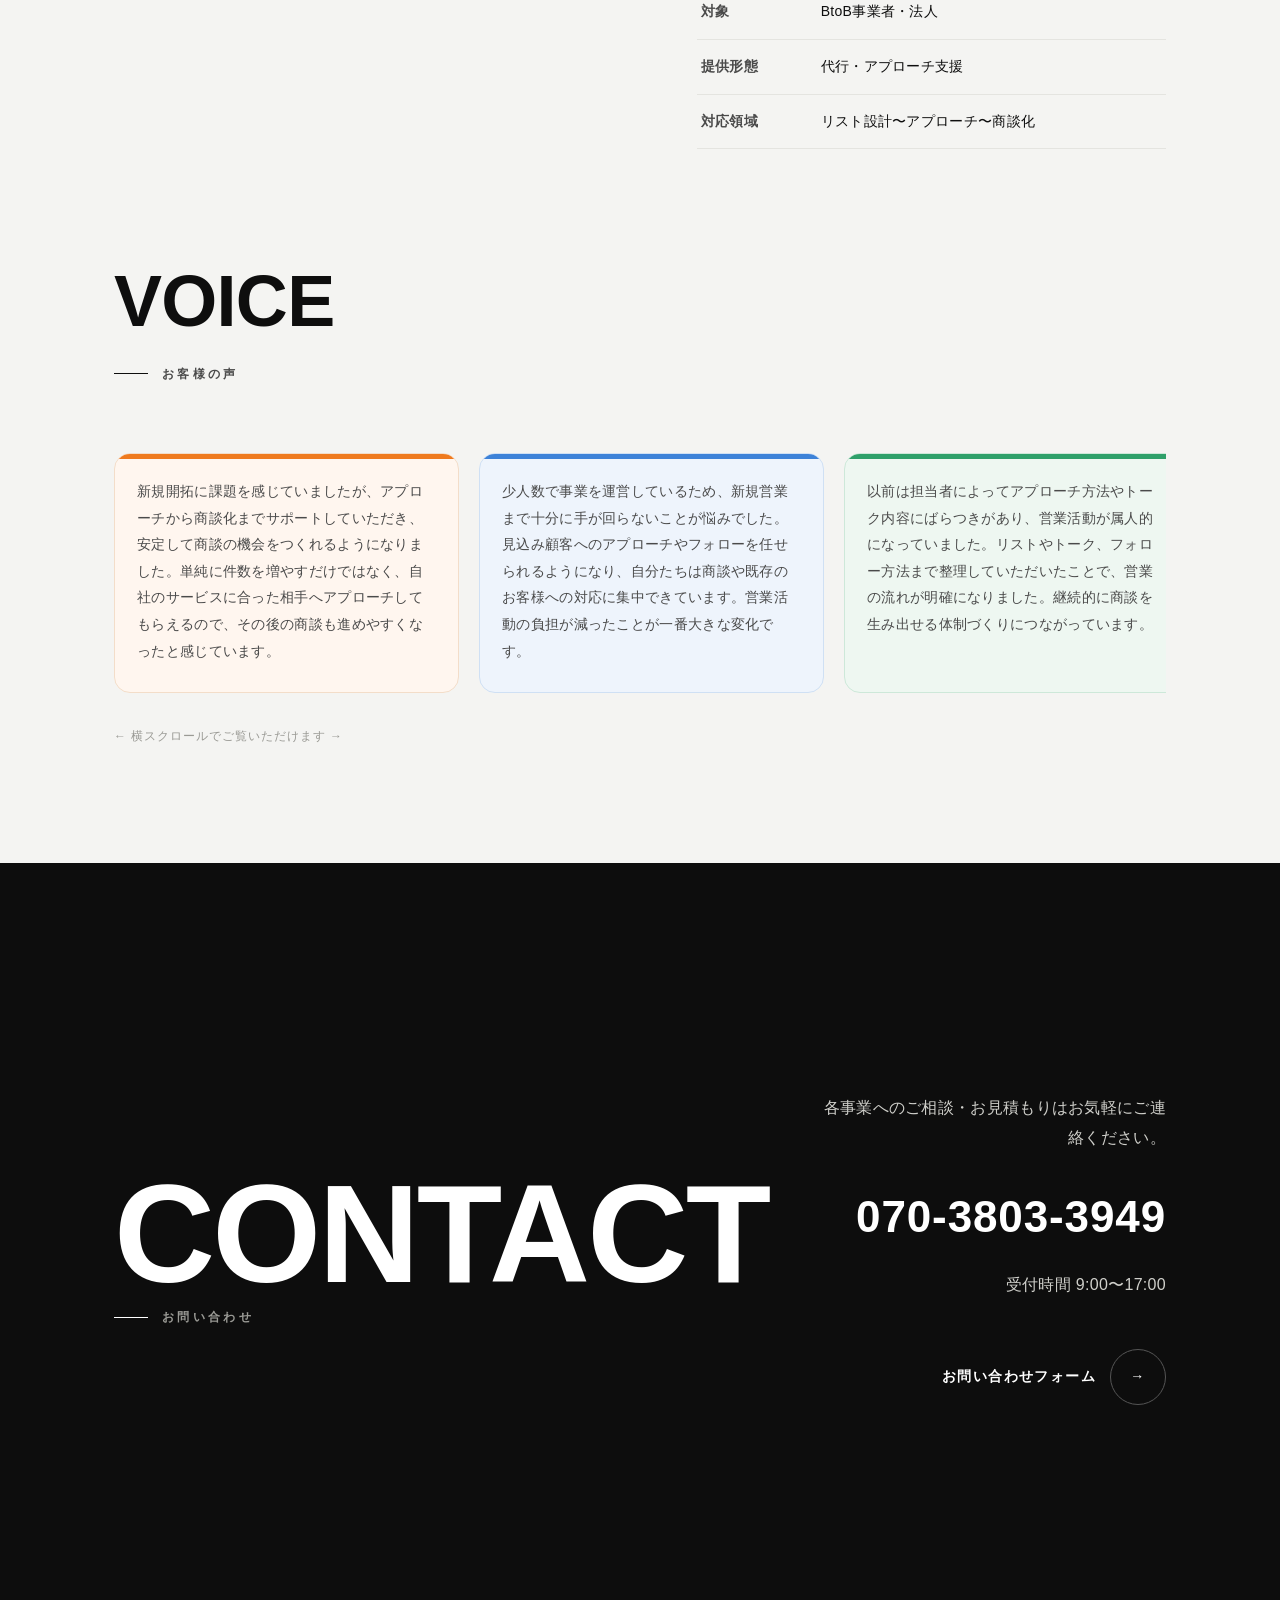
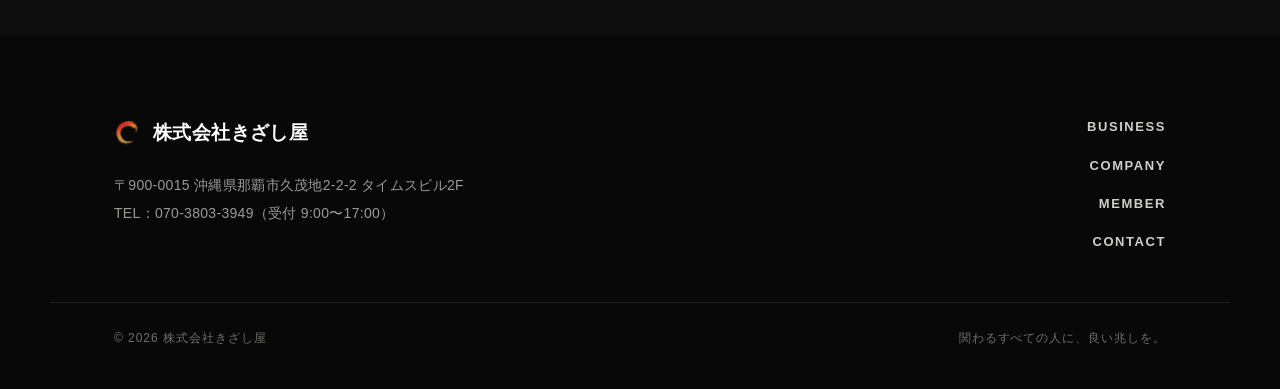
==== commit 9aabcaf4: "ライバー事業のお客様の声を新構成（タイトル＋年齢・居住地＋本文）に刷新 Co-Authored-By: Claude Opus 4.8 <noreply@anthropic.com>" ====
--- a/business.html
+++ b/business.html
@@ -85,22 +85,30 @@
     <div class="voice-scroll reveal">
       <article class="voice-card">
         <div class="vbody">
-          <p>何から始めればいいか分からない状態でしたが、配信の進め方から丁寧にサポートしてもらえたので、安心してスタートできました。困ったときにすぐ相談できる環境があるのも心強いです。今では配信を楽しみながら、自分のペースで続けられています！</p>
-        </div>
-      </article>
-      <article class="voice-card">
-        <div class="vbody">
-          <p>一人で配信していた頃は、なかなか数字が伸びず悩んでいました。配信内容や見せ方について客観的にアドバイスをもらえるようになってから、改善するポイントが明確になりました。自分では気づけなかった強みも見つけてもらえて、以前より自信を持って活動できています。</p>
-        </div>
-      </article>
-      <article class="voice-card">
-        <div class="vbody">
-          <p>仕事をしながらなので続けられるか不安でしたが、自分の生活に合わせた活動の仕方を一緒に考えてもらえました。無理に配信時間を増やすのではなく、どうすれば効率よく成長できるかを考えてくれるので助かっています。副業として始めましたが、今では毎週の配信が楽しみになっています！</p>
-        </div>
-      </article>
-      <article class="voice-card">
-        <div class="vbody">
-          <p>ただ配信するだけではなく、SNSの使い方やブランディングまで一緒に考えてもらえるところに魅力を感じています。自分がこれからどうなりたいのかを踏まえてサポートしてもらえるので、目標が以前より明確になりました。ライバーとしてもっと成長していきたいと思える環境です。</p>
+          <h4>『未経験の私でも、配信を続けられています。』</h4>
+          <p class="voice-meta">24歳／福岡県在住</p>
+          <p>最初は「自分に配信なんてできるのかな」という不安の方が大きかったです。話す内容や配信の進め方も全く分からない状態でしたが、一から相談に乗ってもらえたので安心して始められました。今では自分なりの配信スタイルも少しずつ見つかって、視聴者さんとの交流を楽しみながら活動できています。</p>
+        </div>
+      </article>
+      <article class="voice-card">
+        <div class="vbody">
+          <h4>『一人でやっていた頃より、何を改善すればいいかが明確になりました。』</h4>
+          <p class="voice-meta">29歳／東京都在住</p>
+          <p>もともと個人で配信していましたが、数字が伸びても「なぜ伸びたのか」が分からず、同じことを再現できないのが悩みでした。配信内容や見せ方について客観的なアドバイスをもらうようになってから、自分の強みや改善するポイントが明確になりました。一人で試行錯誤していた頃と比べて、迷う時間がかなり減ったと感じています。</p>
+        </div>
+      </article>
+      <article class="voice-card">
+        <div class="vbody">
+          <h4>『仕事と両立しながらでも、自分のペースで活動できています。』</h4>
+          <p class="voice-meta">32歳／大阪府在住</p>
+          <p>会社員として働きながら始めたので、最初は時間を確保できるか心配でした。無理に配信時間を増やすのではなく、生活スタイルに合わせて活動の仕方を一緒に考えてもらえたのがありがたかったです。SNSの活用方法なども相談できるので、限られた時間の中でも少しずつ活動の幅を広げられています。</p>
+        </div>
+      </article>
+      <article class="voice-card">
+        <div class="vbody">
+          <h4>『ただ配信するだけじゃなく、“自分をどう見せるか”まで考えられるようになりました。』</h4>
+          <p class="voice-meta">27歳／愛知県在住</p>
+          <p>以前はとにかく配信回数を増やすことばかり考えていましたが、サポートを受けてからは、SNSでの発信や自分自身のブランディングも意識するようになりました。「どんなライバーになりたいのか」まで一緒に考えてもらえるので、目の前の数字だけではなく、その先を見ながら活動できています。</p>
         </div>
       </article>
     </div>
--- a/assets/style.css
+++ b/assets/style.css
@@ -122,7 +122,7 @@
 .biz-card .cimg{aspect-ratio:16/10;background:#fff;overflow:hidden;border-bottom:1px solid var(--line)}
 .biz-card .cimg img{width:100%;height:100%;object-fit:cover;display:block;transition:transform .5s cubic-bezier(.2,.7,.2,1)}
 .biz-card:hover .cimg img{transform:scale(1.05)}
-.biz-card .cimg img.brand{padding:13%;opacity:.82;transition:opacity .25s ease}
+.biz-card .cimg img.brand{padding:13%;opacity:1;transition:opacity .25s ease}
 .biz-card:hover .cimg img.brand{transform:none;opacity:1}
 .biz-card .cbody{padding:26px 26px 30px}
 .biz-card .cnum{font-family:var(--sans);font-weight:700;font-size:13px;letter-spacing:.2em;color:var(--ink-2)}
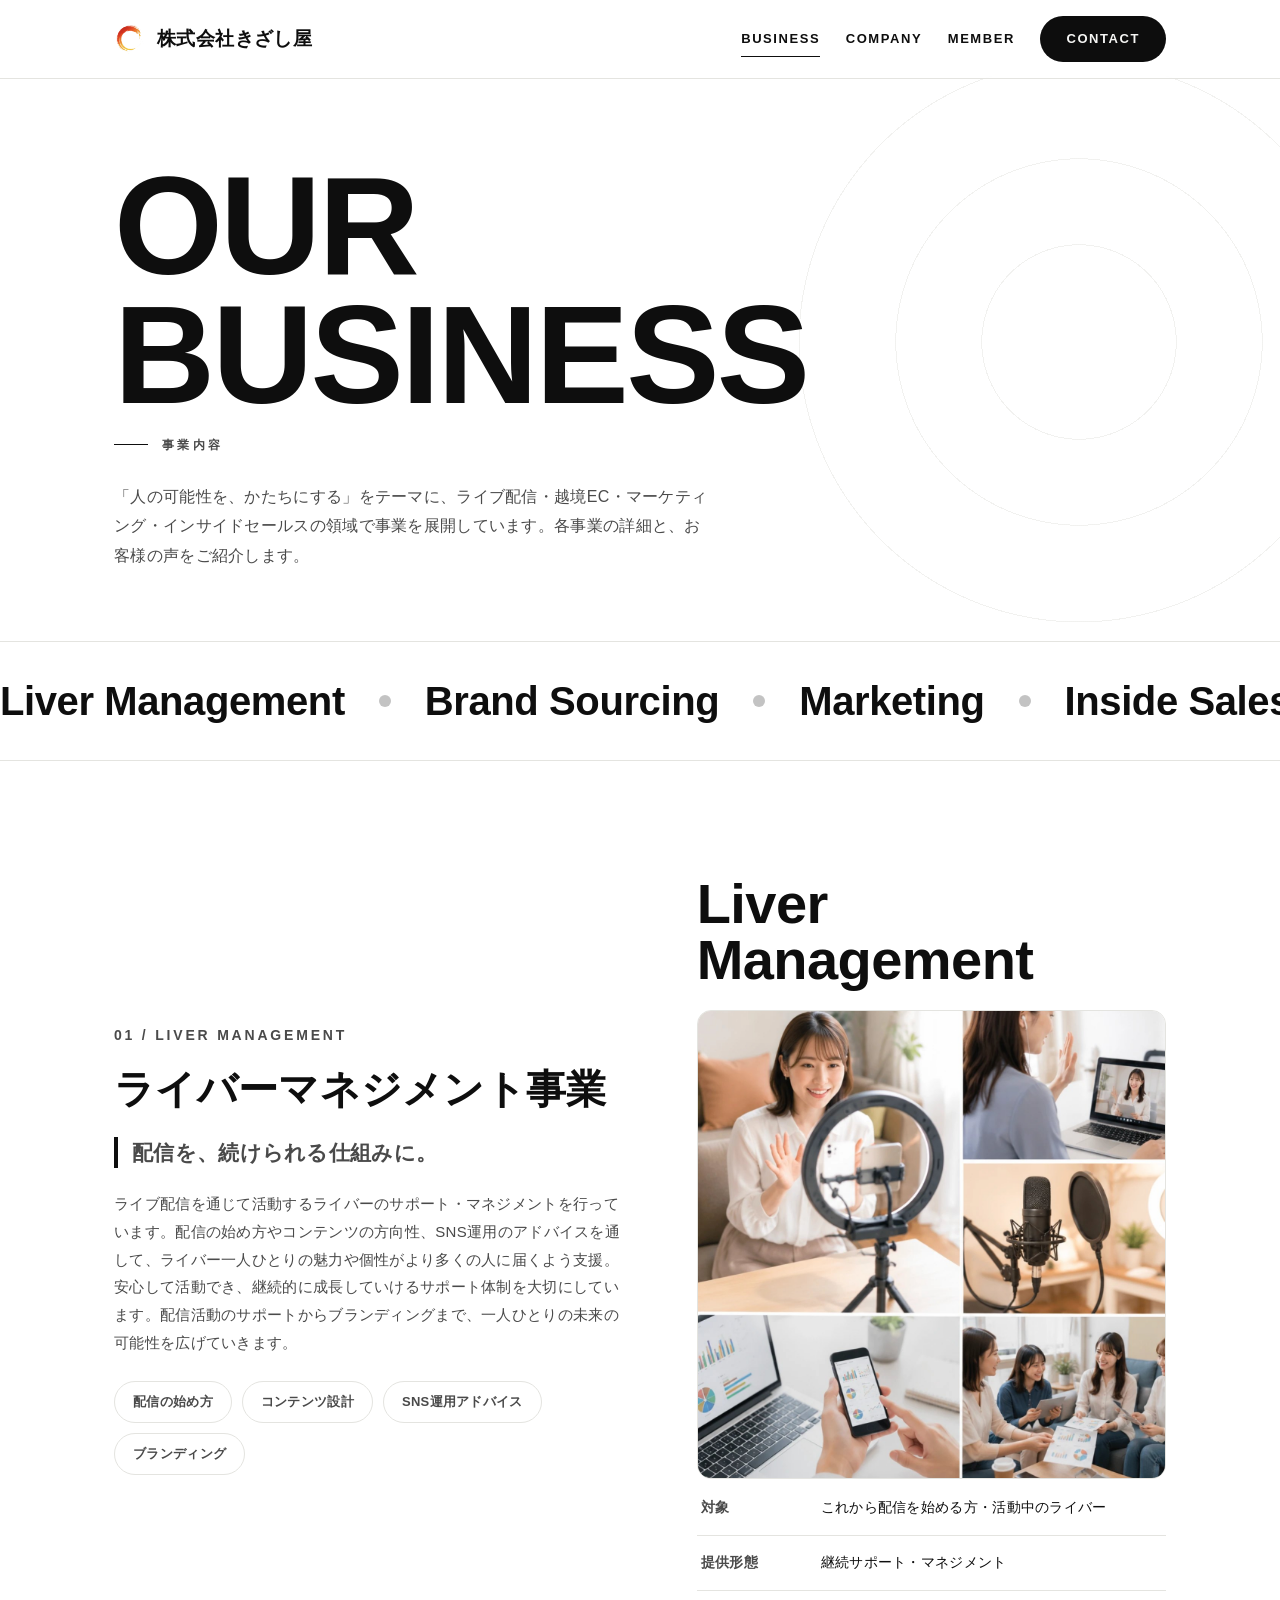
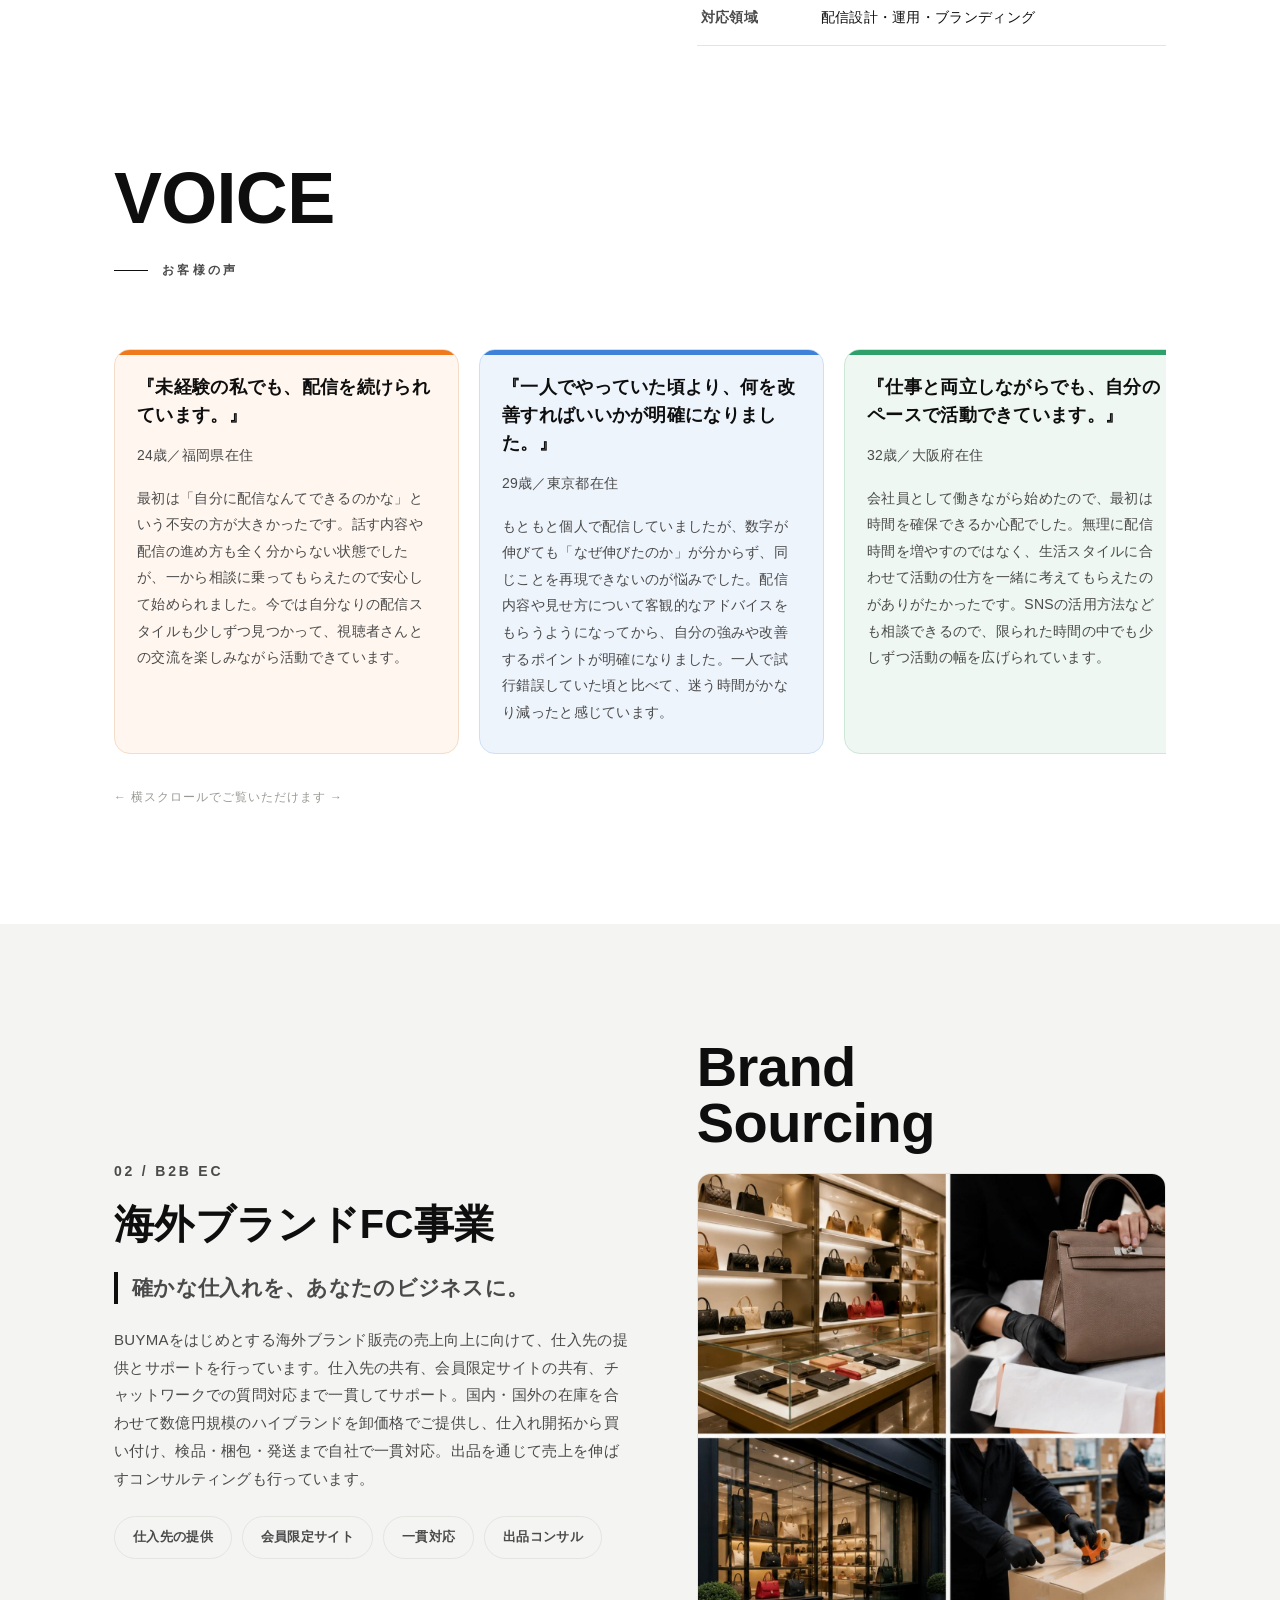
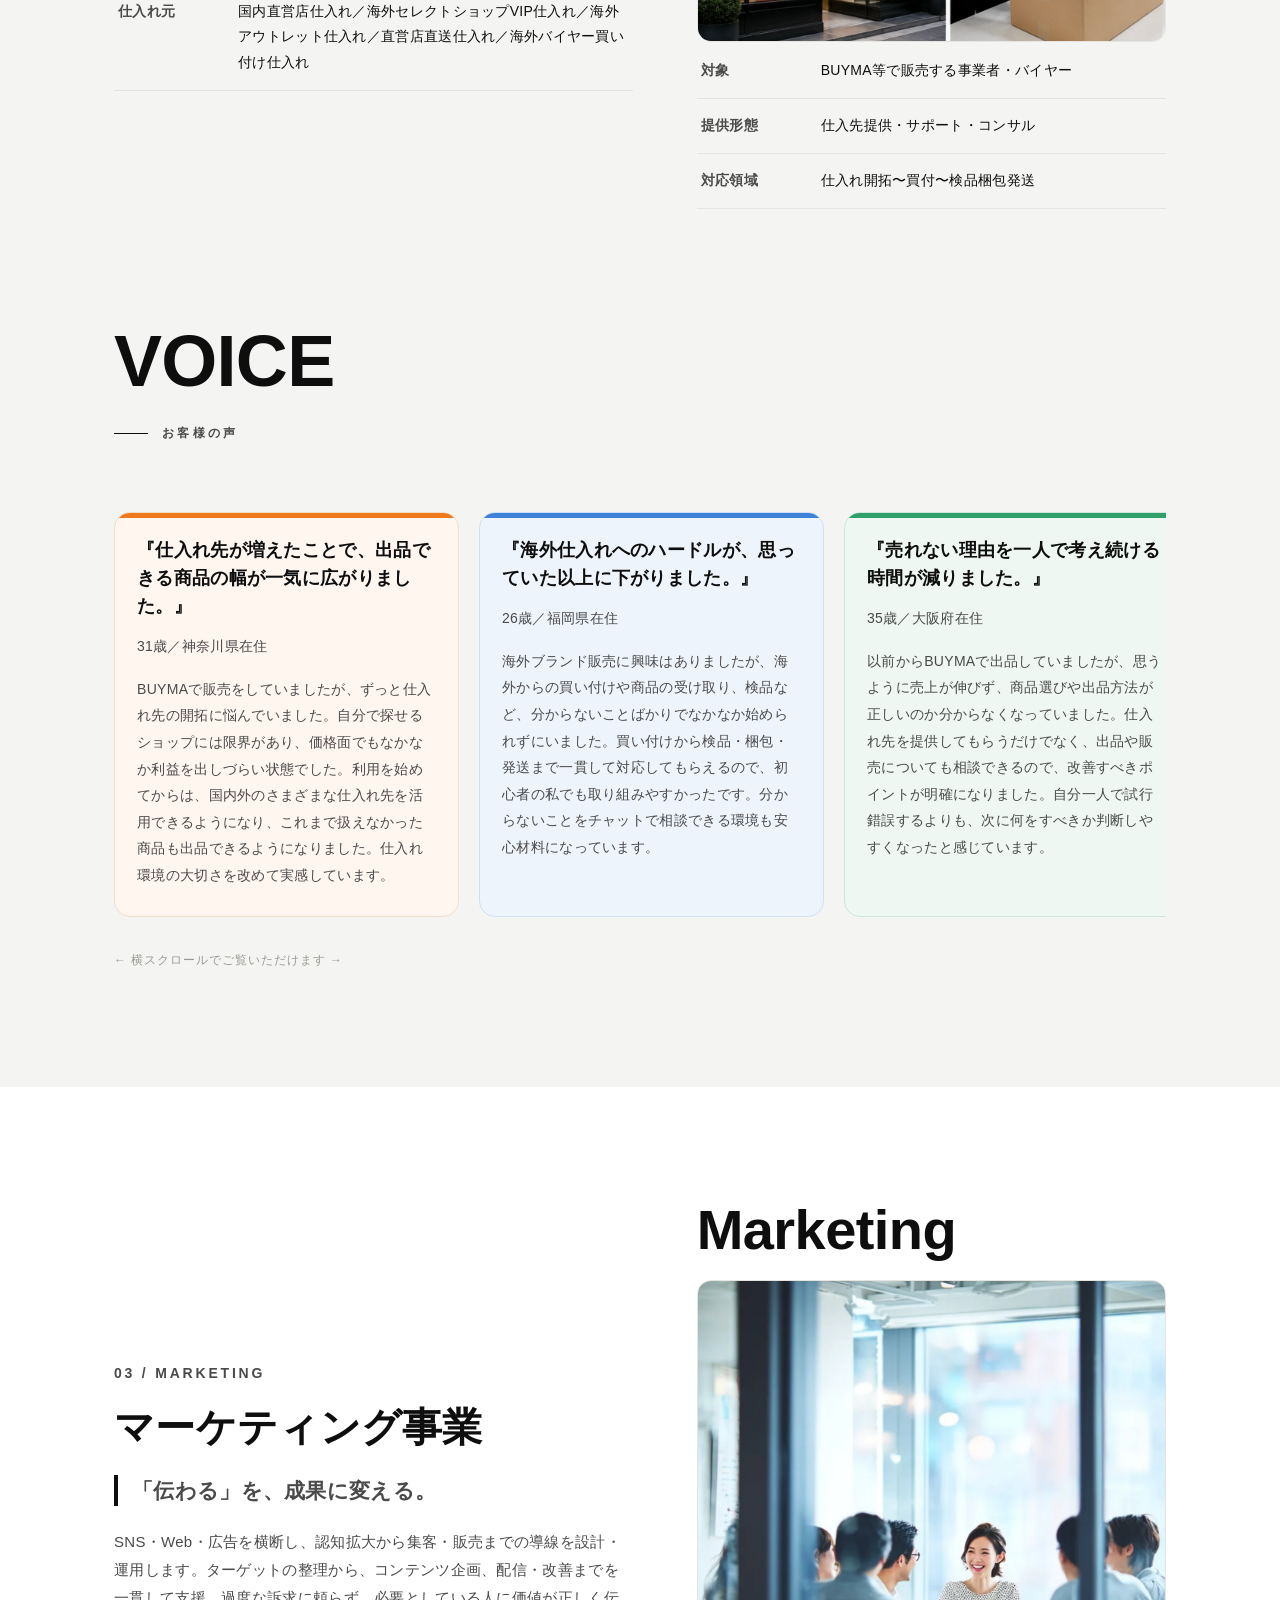
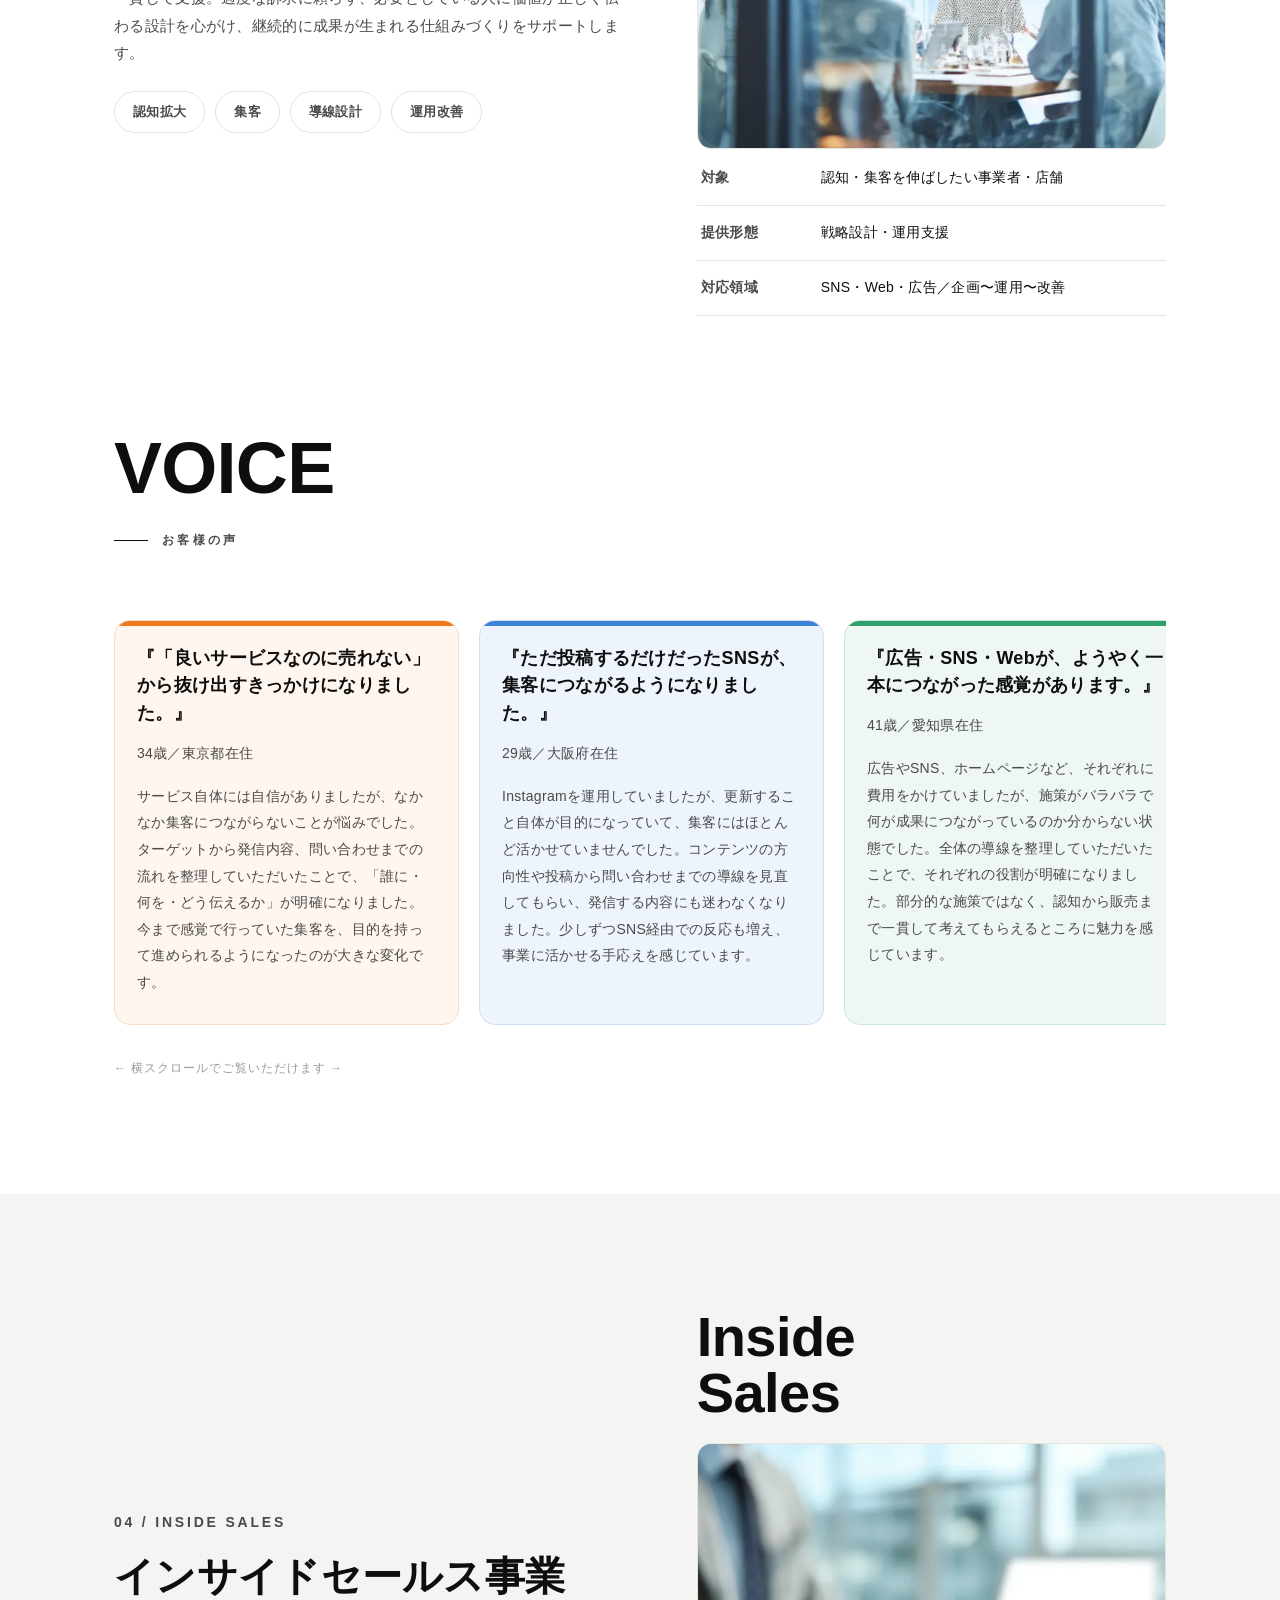
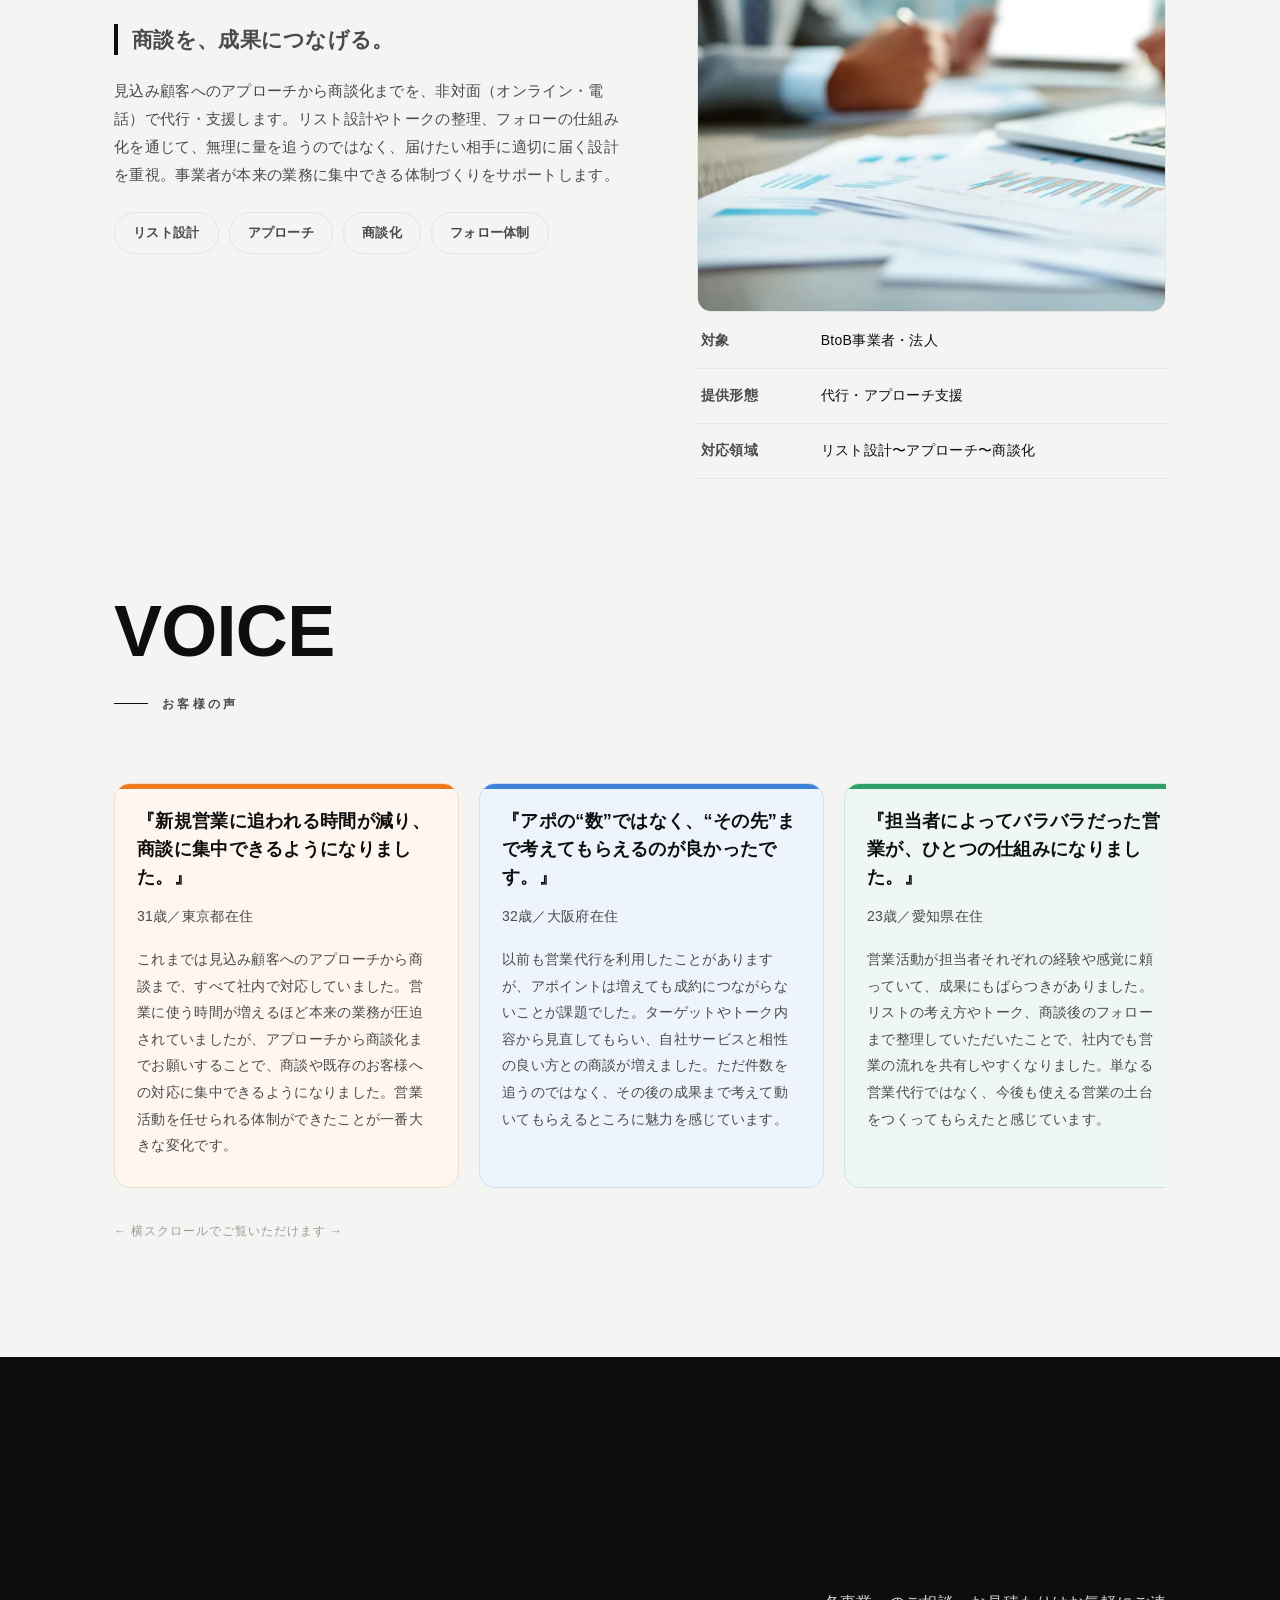
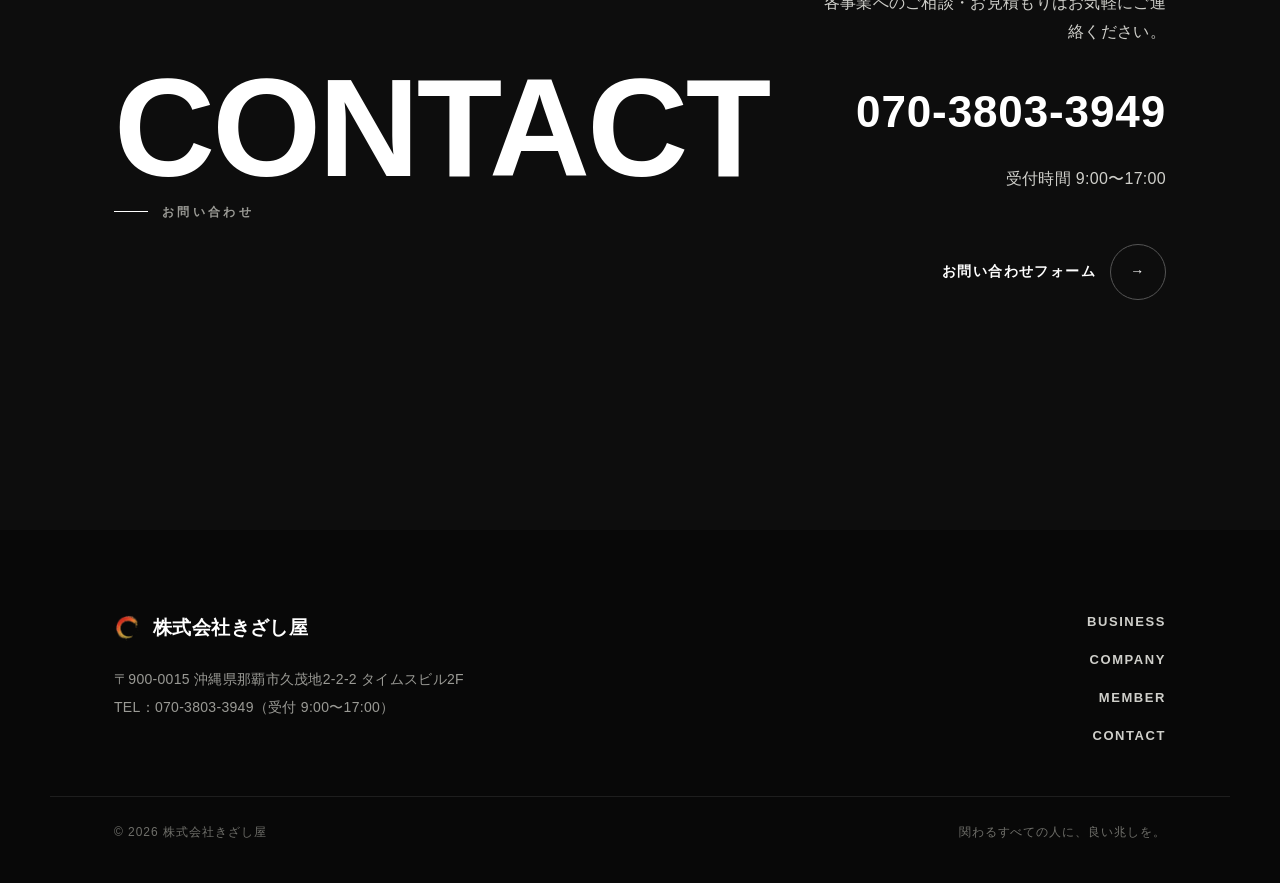
==== commit 23edd5c1: "全4事業のお客様の声を新構成（タイトル＋年齢・居住地＋本文）に刷新 Co-Authored-By: Claude Opus 4.8 <noreply@anthropic.com>" ====
--- a/business.html
+++ b/business.html
@@ -150,22 +150,30 @@
     <div class="voice-scroll reveal">
       <article class="voice-card">
         <div class="vbody">
-          <p>BUYMAを始めて一番苦戦していたのが仕入れ先探しでした。自分だけでは見つけられなかった仕入れ先を共有してもらえて、商品の選択肢が一気に広がりました。仕入れルートが増えたことで出品できる商品も増え、以前より販売の幅が広がったと感じています。</p>
-        </div>
-      </article>
-      <article class="voice-card">
-        <div class="vbody">
-          <p>海外からの仕入れは難しそうなイメージがありましたが、買い付けから検品・梱包・発送まで対応してもらえるので、思っていたよりスムーズに始められました。分からないこともチャットで質問できるので、海外ブランド販売が初めての自分にとって、とても心強い環境です。</p>
-        </div>
-      </article>
-      <article class="voice-card">
-        <div class="vbody">
-          <p>以前からBUYMAで販売していましたが、仕入れの幅をもっと広げたいと思い利用を始めました。仕入れ環境だけでなく、出品や販売についてもアドバイスをもらえるので、自分では気づかなかった改善点が見つかりました。販売経験がある人にとっても活用しやすいサービスだと思います。</p>
-        </div>
-      </article>
-      <article class="voice-card">
-        <div class="vbody">
-          <p>副業として始めたので、仕入れから発送まですべて自分で対応するのは難しいと思っていました。一貫してサポートしてもらえるため、自分は出品や販売に集中できるのがありがたいです。限られた時間の中でも取り組みやすく、少しずつ自分のビジネスとして形になってきています。</p>
+          <h4>『仕入れ先が増えたことで、出品できる商品の幅が一気に広がりました。』</h4>
+          <p class="voice-meta">31歳／神奈川県在住</p>
+          <p>BUYMAで販売をしていましたが、ずっと仕入れ先の開拓に悩んでいました。自分で探せるショップには限界があり、価格面でもなかなか利益を出しづらい状態でした。利用を始めてからは、国内外のさまざまな仕入れ先を活用できるようになり、これまで扱えなかった商品も出品できるようになりました。仕入れ環境の大切さを改めて実感しています。</p>
+        </div>
+      </article>
+      <article class="voice-card">
+        <div class="vbody">
+          <h4>『海外仕入れへのハードルが、思っていた以上に下がりました。』</h4>
+          <p class="voice-meta">26歳／福岡県在住</p>
+          <p>海外ブランド販売に興味はありましたが、海外からの買い付けや商品の受け取り、検品など、分からないことばかりでなかなか始められずにいました。買い付けから検品・梱包・発送まで一貫して対応してもらえるので、初心者の私でも取り組みやすかったです。分からないことをチャットで相談できる環境も安心材料になっています。</p>
+        </div>
+      </article>
+      <article class="voice-card">
+        <div class="vbody">
+          <h4>『売れない理由を一人で考え続ける時間が減りました。』</h4>
+          <p class="voice-meta">35歳／大阪府在住</p>
+          <p>以前からBUYMAで出品していましたが、思うように売上が伸びず、商品選びや出品方法が正しいのか分からなくなっていました。仕入れ先を提供してもらうだけでなく、出品や販売についても相談できるので、改善すべきポイントが明確になりました。自分一人で試行錯誤するよりも、次に何をすべきか判断しやすくなったと感じています。</p>
+        </div>
+      </article>
+      <article class="voice-card">
+        <div class="vbody">
+          <h4>『副業でも、販売に集中できる環境をつくれました。』</h4>
+          <p class="voice-meta">39歳／埼玉県在住</p>
+          <p>本業がある中で始めたため、仕入れから発送まですべて自分で行うのは現実的ではないと思っていました。仕入れや買い付け、検品、発送までサポートしてもらえることで、自分は商品リサーチや出品などに時間を使えるようになりました。限られた時間でも取り組みやすく、副業として無理なく続けられています。</p>
         </div>
       </article>
     </div>
@@ -203,22 +211,30 @@
     <div class="voice-scroll reveal">
       <article class="voice-card">
         <div class="vbody">
-          <p>サービスには自信があったものの、なかなか集客につながらないことが課題でした。ターゲットや発信内容を一から整理していただき、誰に何を伝えるべきかが明確になりました。施策を実行するだけではなく、集客までの導線全体を設計してもらえるので、とても頼りになっています。</p>
-        </div>
-      </article>
-      <article class="voice-card">
-        <div class="vbody">
-          <p>SNSを運用していましたが、何を発信すればいいのか分からず、更新すること自体が目的になっていました。コンテンツの方向性から一緒に考えていただき、発信の軸が明確になったことで運用もしやすくなりました。少しずつ反応も増え、SNSを事業に活かせるようになってきています。</p>
-        </div>
-      </article>
-      <article class="voice-card">
-        <div class="vbody">
-          <p>広告やSNSなど個別の施策は行っていましたが、売上までうまくつながっていない状態でした。認知から集客、販売までの流れを見直していただいたことで、それぞれの施策がどうつながっているのかが明確になりました。部分的ではなく、全体を見ながら提案してもらえる点がありがたいです。</p>
-        </div>
-      </article>
-      <article class="voice-card">
-        <div class="vbody">
-          <p>施策を提案して終わりではなく、実際の反応を見ながら改善まで一緒に進めてもらえるところに魅力を感じています。自社だけでは判断が難しい部分も、数字やユーザーの反応をもとに方向性を提案してもらえるので安心です。長期的に相談できるマーケティングパートナーだと感じています。</p>
+          <h4>『「良いサービスなのに売れない」から抜け出すきっかけになりました。』</h4>
+          <p class="voice-meta">34歳／東京都在住</p>
+          <p>サービス自体には自信がありましたが、なかなか集客につながらないことが悩みでした。ターゲットから発信内容、問い合わせまでの流れを整理していただいたことで、「誰に・何を・どう伝えるか」が明確になりました。今まで感覚で行っていた集客を、目的を持って進められるようになったのが大きな変化です。</p>
+        </div>
+      </article>
+      <article class="voice-card">
+        <div class="vbody">
+          <h4>『ただ投稿するだけだったSNSが、集客につながるようになりました。』</h4>
+          <p class="voice-meta">29歳／大阪府在住</p>
+          <p>Instagramを運用していましたが、更新すること自体が目的になっていて、集客にはほとんど活かせていませんでした。コンテンツの方向性や投稿から問い合わせまでの導線を見直してもらい、発信する内容にも迷わなくなりました。少しずつSNS経由での反応も増え、事業に活かせる手応えを感じています。</p>
+        </div>
+      </article>
+      <article class="voice-card">
+        <div class="vbody">
+          <h4>『広告・SNS・Webが、ようやく一本につながった感覚があります。』</h4>
+          <p class="voice-meta">41歳／愛知県在住</p>
+          <p>広告やSNS、ホームページなど、それぞれに費用をかけていましたが、施策がバラバラで何が成果につながっているのか分からない状態でした。全体の導線を整理していただいたことで、それぞれの役割が明確になりました。部分的な施策ではなく、認知から販売まで一貫して考えてもらえるところに魅力を感じています。</p>
+        </div>
+      </article>
+      <article class="voice-card">
+        <div class="vbody">
+          <h4>『社内にマーケティング担当が一人増えたような安心感があります。』</h4>
+          <p class="voice-meta">38歳／福岡県在住</p>
+          <p>社内にマーケティング専任の担当者がおらず、新しい施策を始めても正解が分からないことが課題でした。企画や運用だけでなく、実際の数字や反応を見ながら改善まで一緒に進めてもらえるので助かっています。外部に丸投げするというより、同じ目線で事業を考えてくれるパートナーという感覚に近いです。</p>
         </div>
       </article>
     </div>
@@ -256,22 +272,30 @@
     <div class="voice-scroll reveal">
       <article class="voice-card">
         <div class="vbody">
-          <p>新規開拓に課題を感じていましたが、アプローチから商談化までサポートしていただき、安定して商談の機会をつくれるようになりました。単純に件数を増やすだけではなく、自社のサービスに合った相手へアプローチしてもらえるので、その後の商談も進めやすくなったと感じています。</p>
-        </div>
-      </article>
-      <article class="voice-card">
-        <div class="vbody">
-          <p>少人数で事業を運営しているため、新規営業まで十分に手が回らないことが悩みでした。見込み顧客へのアプローチやフォローを任せられるようになり、自分たちは商談や既存のお客様への対応に集中できています。営業活動の負担が減ったことが一番大きな変化です。</p>
-        </div>
-      </article>
-      <article class="voice-card">
-        <div class="vbody">
-          <p>以前は担当者によってアプローチ方法やトーク内容にばらつきがあり、営業活動が属人的になっていました。リストやトーク、フォロー方法まで整理していただいたことで、営業の流れが明確になりました。継続的に商談を生み出せる体制づくりにつながっています。</p>
-        </div>
-      </article>
-      <article class="voice-card">
-        <div class="vbody">
-          <p>以前はアポイント数を重視していましたが、実際の商談につながりにくいことが課題でした。ターゲットやアプローチ方法を見直していただき、自社の商品を必要としている方との商談が増えました。数だけではなく、その先の成果まで考えて支援してもらえる点に満足しています。</p>
+          <h4>『新規営業に追われる時間が減り、商談に集中できるようになりました。』</h4>
+          <p class="voice-meta">31歳／東京都在住</p>
+          <p>これまでは見込み顧客へのアプローチから商談まで、すべて社内で対応していました。営業に使う時間が増えるほど本来の業務が圧迫されていましたが、アプローチから商談化までお願いすることで、商談や既存のお客様への対応に集中できるようになりました。営業活動を任せられる体制ができたことが一番大きな変化です。</p>
+        </div>
+      </article>
+      <article class="voice-card">
+        <div class="vbody">
+          <h4>『アポの“数”ではなく、“その先”まで考えてもらえるのが良かったです。』</h4>
+          <p class="voice-meta">32歳／大阪府在住</p>
+          <p>以前も営業代行を利用したことがありますが、アポイントは増えても成約につながらないことが課題でした。ターゲットやトーク内容から見直してもらい、自社サービスと相性の良い方との商談が増えました。ただ件数を追うのではなく、その後の成果まで考えて動いてもらえるところに魅力を感じています。</p>
+        </div>
+      </article>
+      <article class="voice-card">
+        <div class="vbody">
+          <h4>『担当者によってバラバラだった営業が、ひとつの仕組みになりました。』</h4>
+          <p class="voice-meta">23歳／愛知県在住</p>
+          <p>営業活動が担当者それぞれの経験や感覚に頼っていて、成果にもばらつきがありました。リストの考え方やトーク、商談後のフォローまで整理していただいたことで、社内でも営業の流れを共有しやすくなりました。単なる営業代行ではなく、今後も使える営業の土台をつくってもらえたと感じています。</p>
+        </div>
+      </article>
+      <article class="voice-card">
+        <div class="vbody">
+          <h4>『営業担当をすぐに採用するより、今の会社には合っていました。』</h4>
+          <p class="voice-meta">29歳／福岡県在住</p>
+          <p>事業拡大に向けて営業を強化したかったのですが、採用や教育にかけられる時間がなく悩んでいました。必要な部分を外部に任せることで、固定の営業人員を増やす前に新規開拓を進められたのが良かったです。状況に合わせて相談しながら進められるので、少人数の会社でも取り入れやすいと感じています。</p>
         </div>
       </article>
     </div>
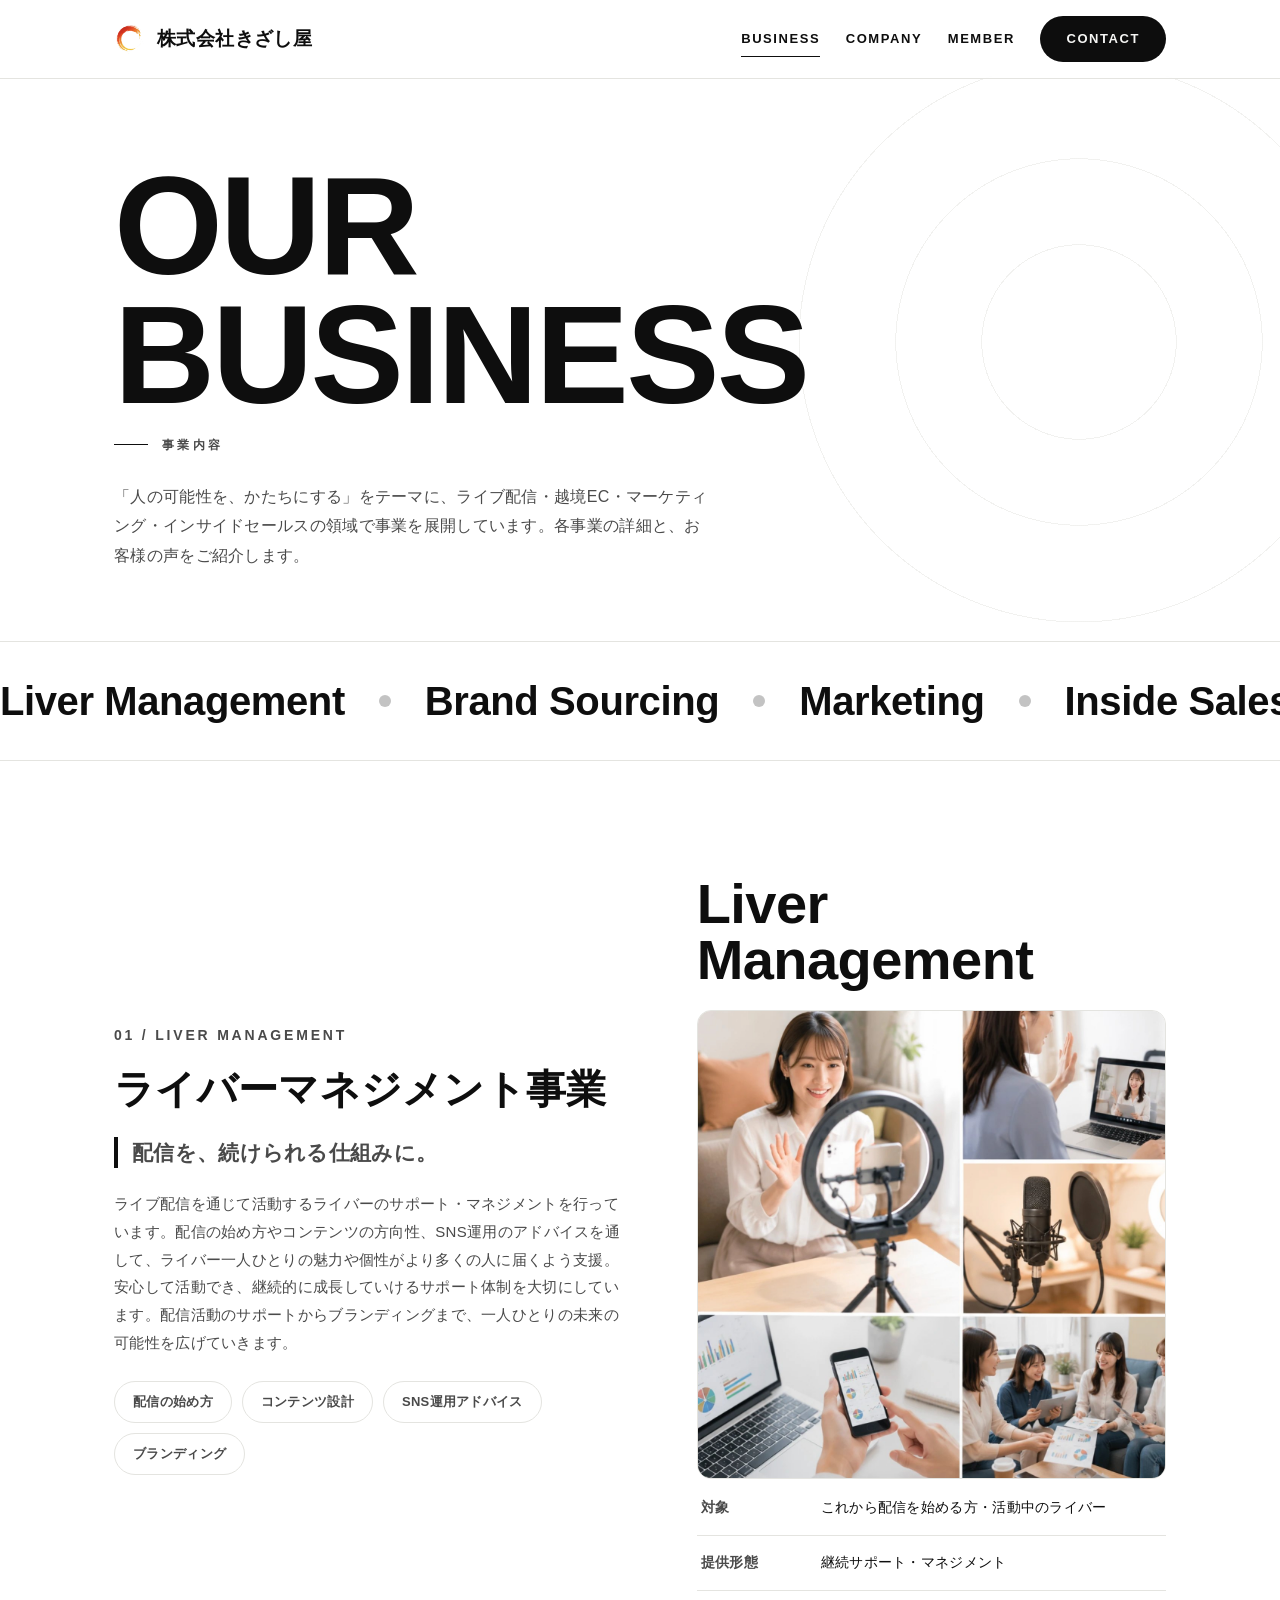
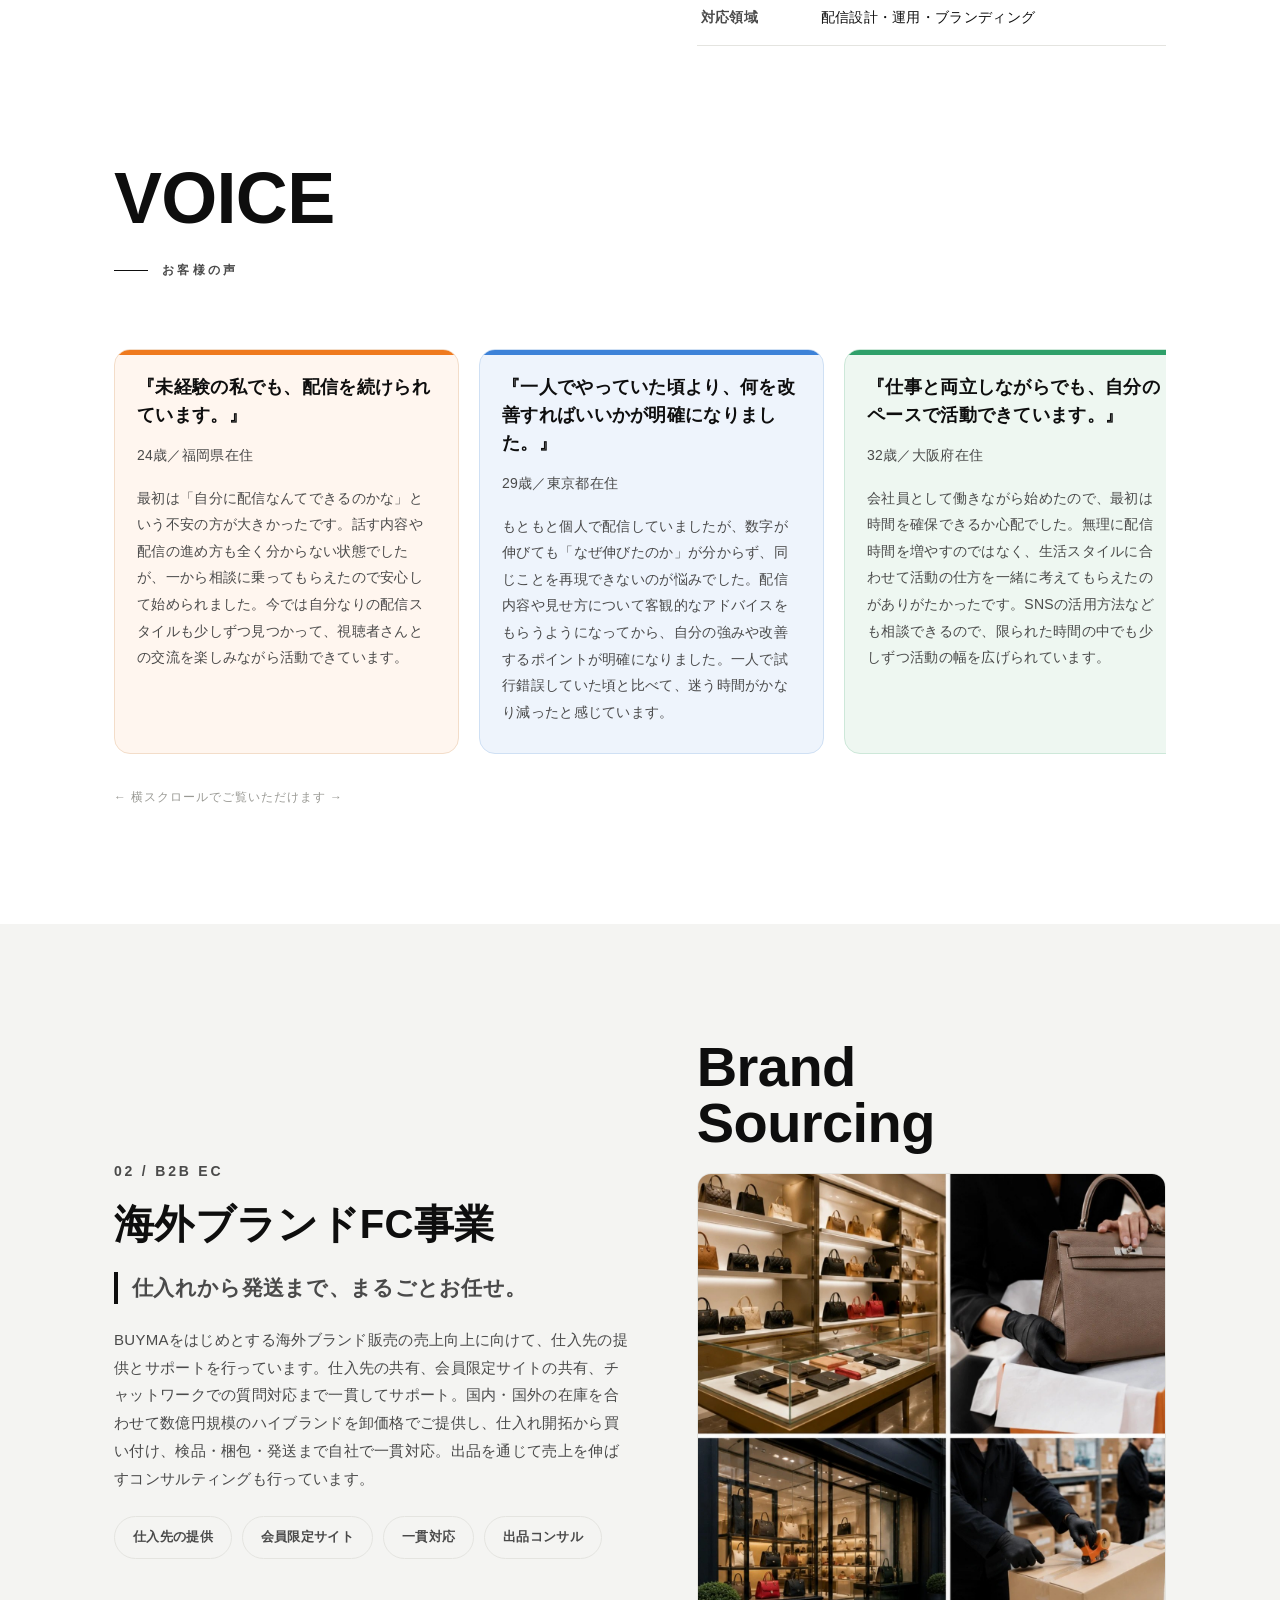
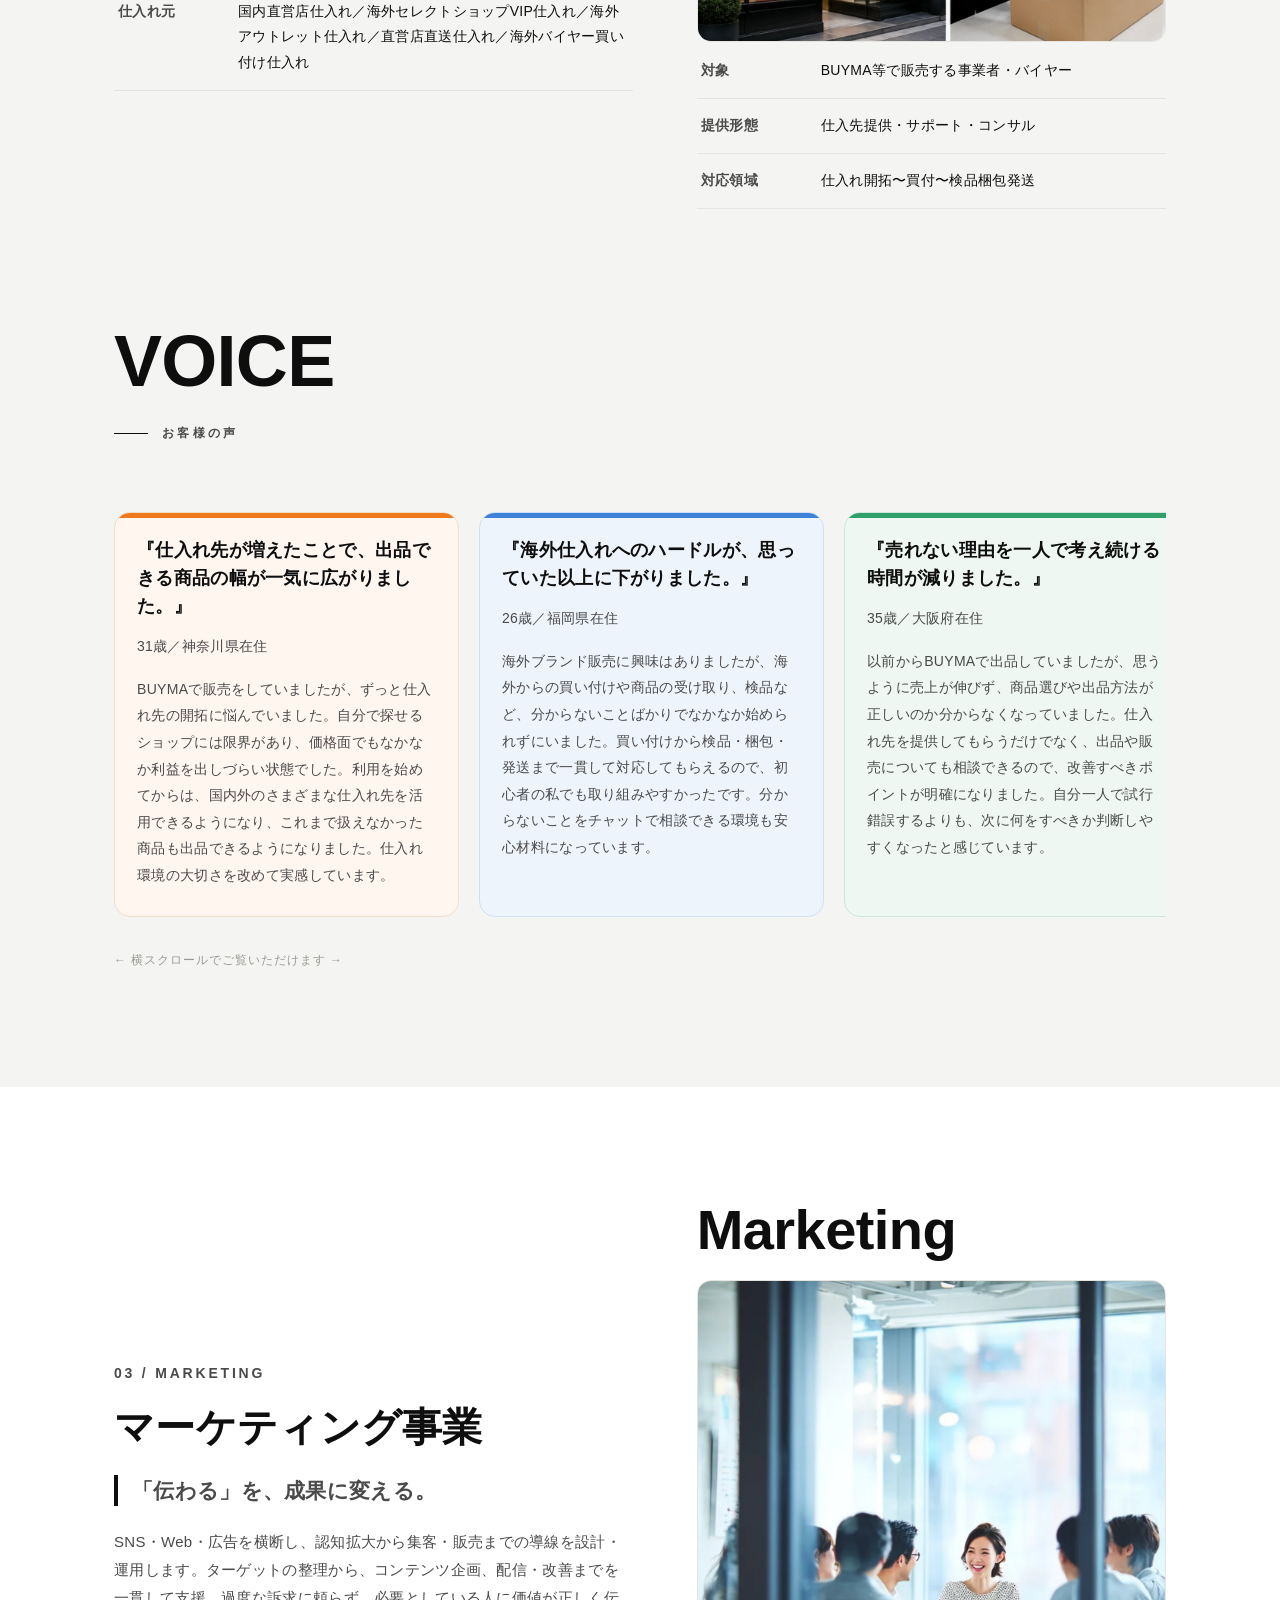
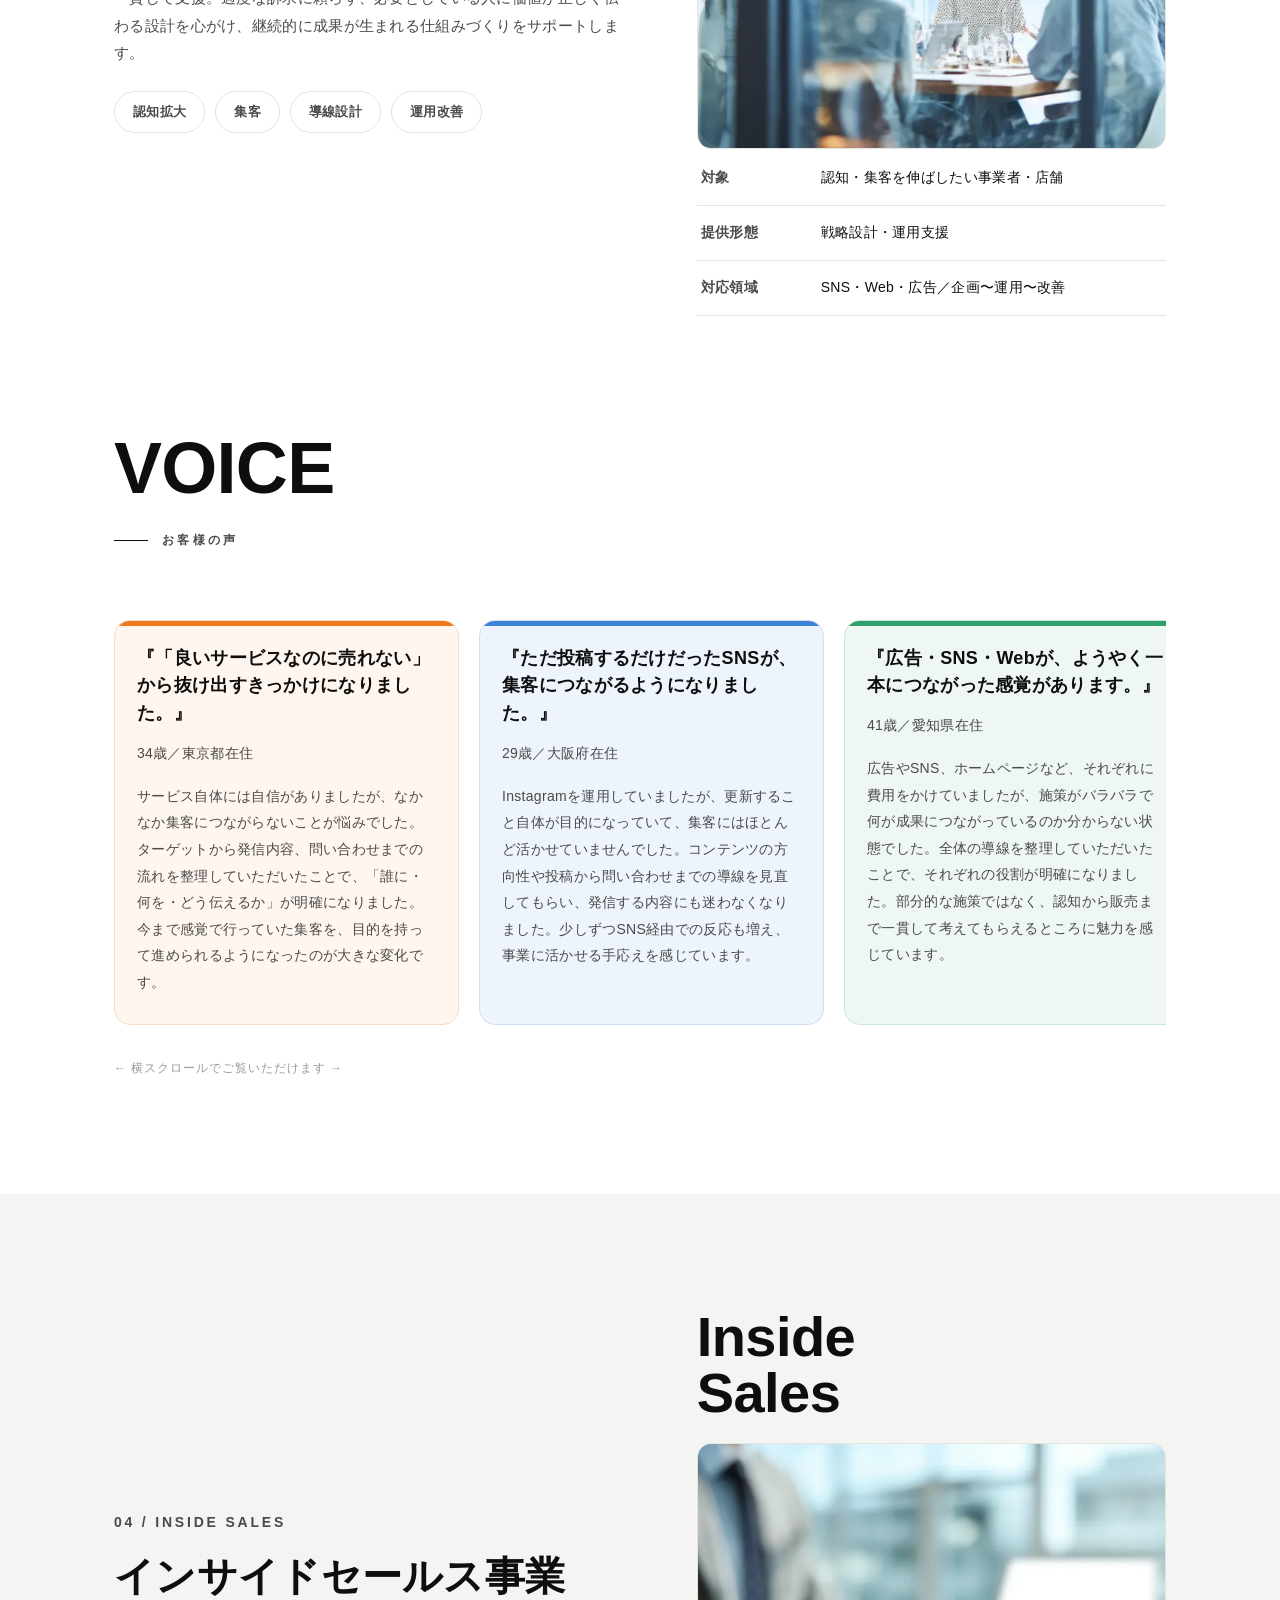
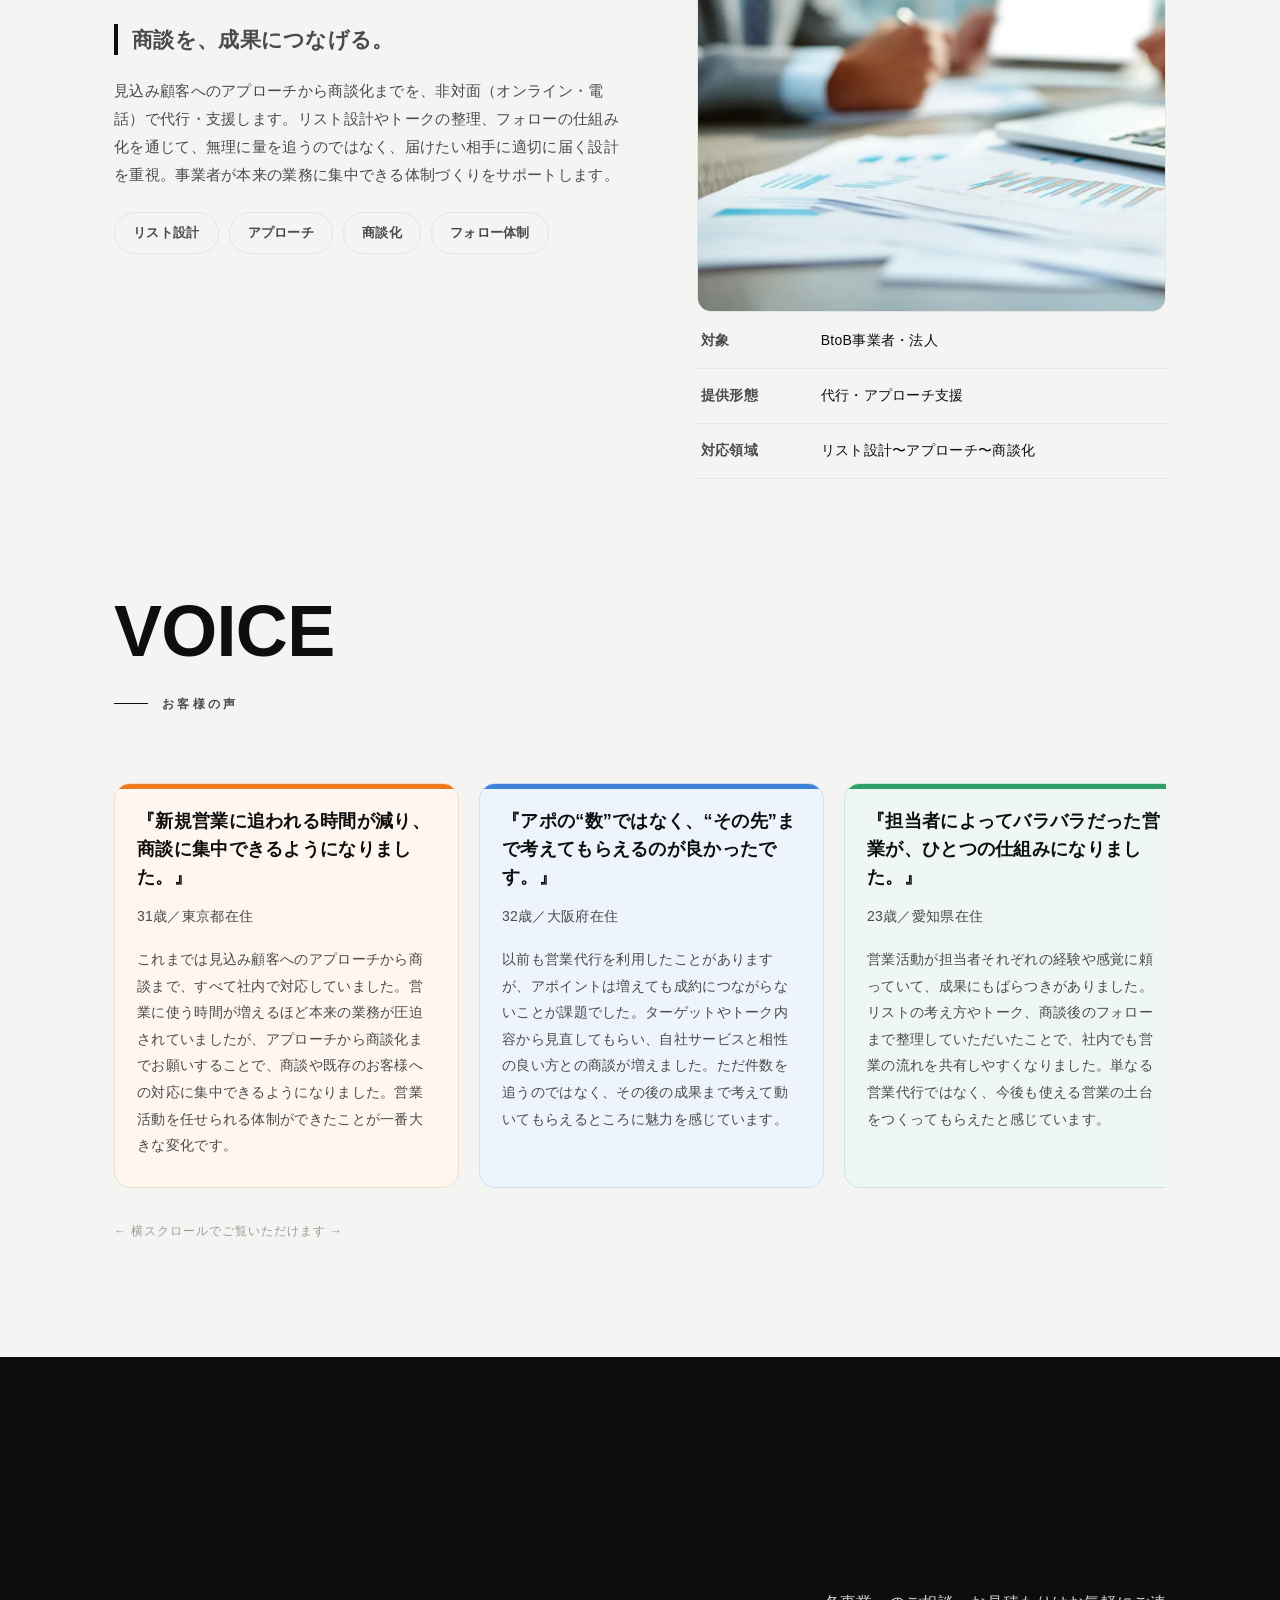
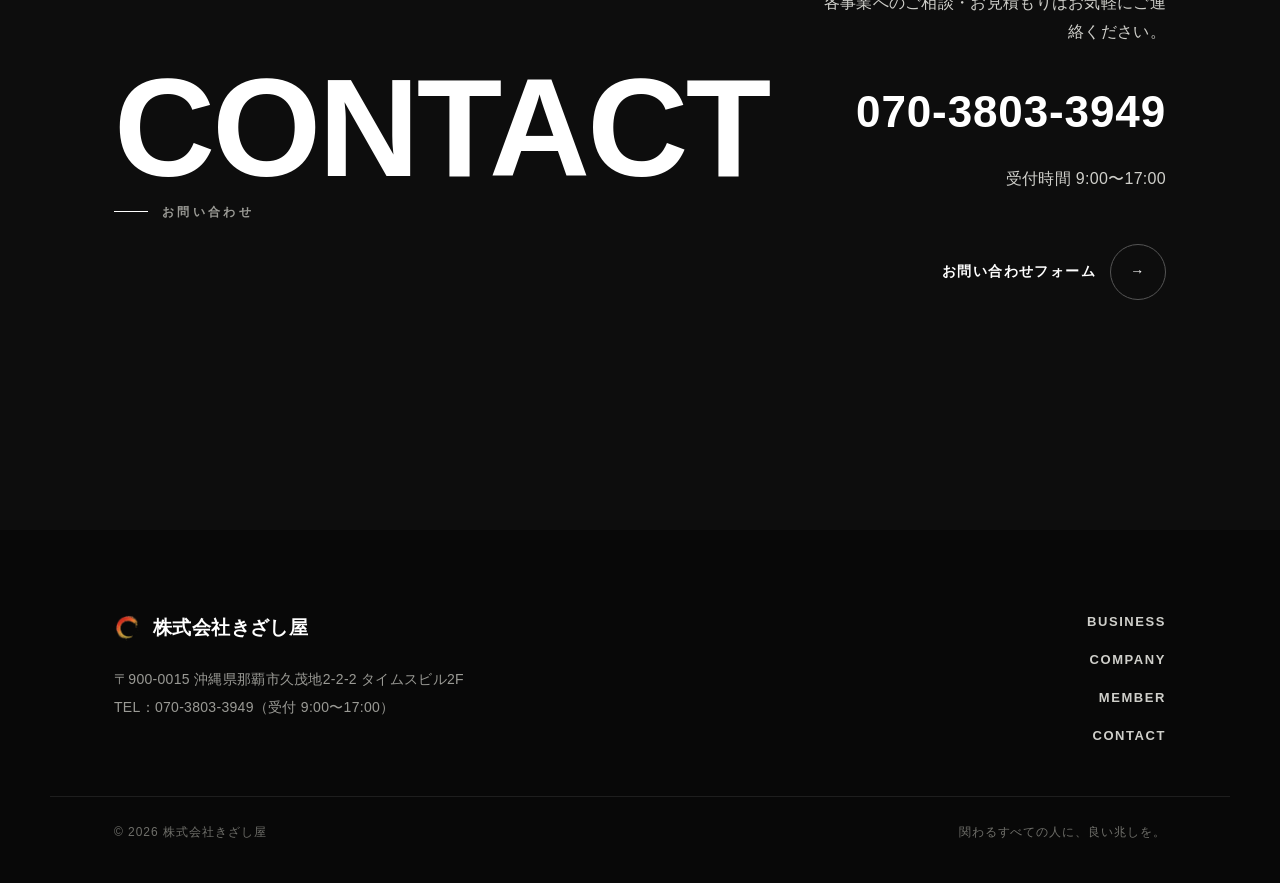
==== commit 27415aa8: "海外ブランドFC事業のキャッチコピーを変更 Co-Authored-By: Claude Opus 4.8 <noreply@anthropic.com>" ====
--- a/business.html
+++ b/business.html
@@ -124,7 +124,7 @@
         <div class="reveal">
           <span class="biz-num">02 / B2B EC</span>
           <h3>海外ブランドFC事業</h3>
-          <p class="catch">確かな仕入れを、あなたのビジネスに。</p>
+          <p class="catch">仕入れから発送まで、まるごとお任せ。</p>
           <p>BUYMAをはじめとする海外ブランド販売の売上向上に向けて、仕入先の提供とサポートを行っています。仕入先の共有、会員限定サイトの共有、チャットワークでの質問対応まで一貫してサポート。国内・国外の在庫を合わせて数億円規模のハイブランドを卸価格でご提供し、仕入れ開拓から買い付け、検品・梱包・発送まで自社で一貫対応。出品を通じて売上を伸ばすコンサルティングも行っています。</p>
           <div class="tags">
             <span class="tag">仕入先の提供</span><span class="tag">会員限定サイト</span><span class="tag">一貫対応</span><span class="tag">出品コンサル</span>
